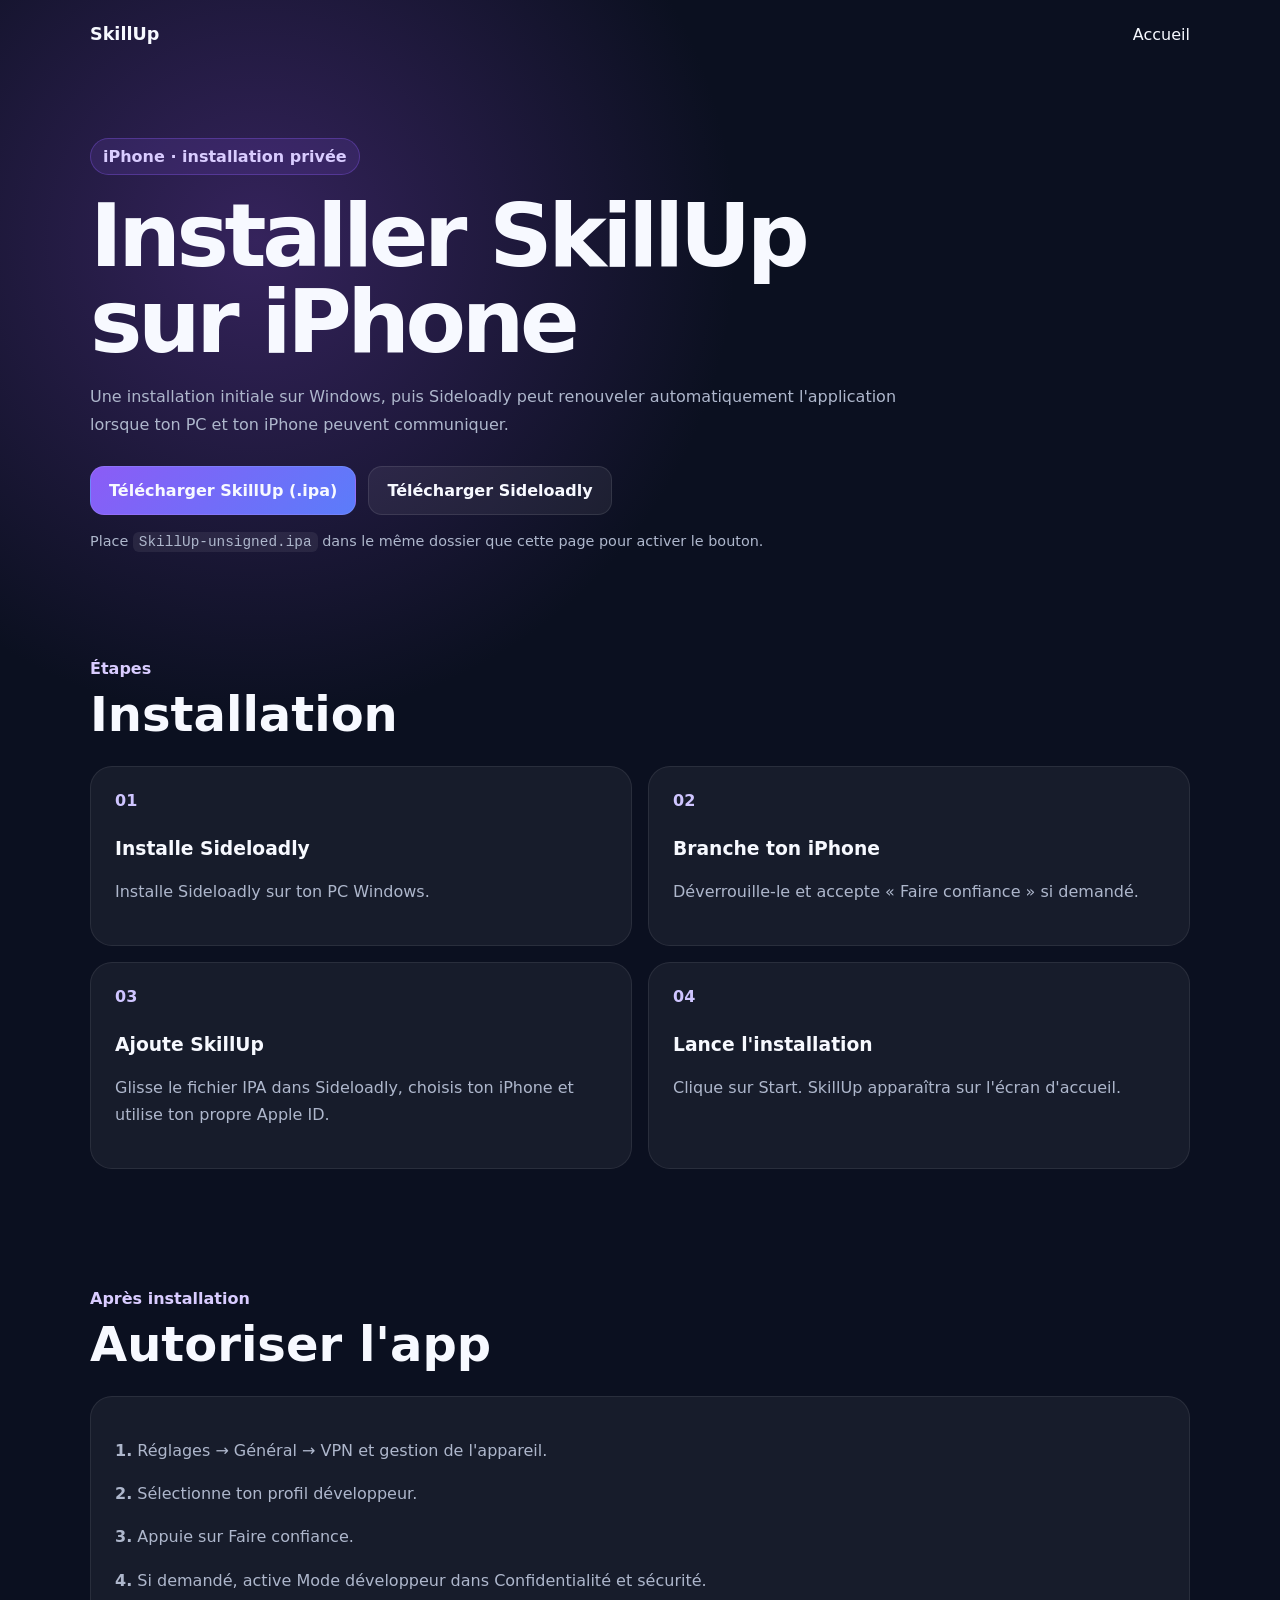
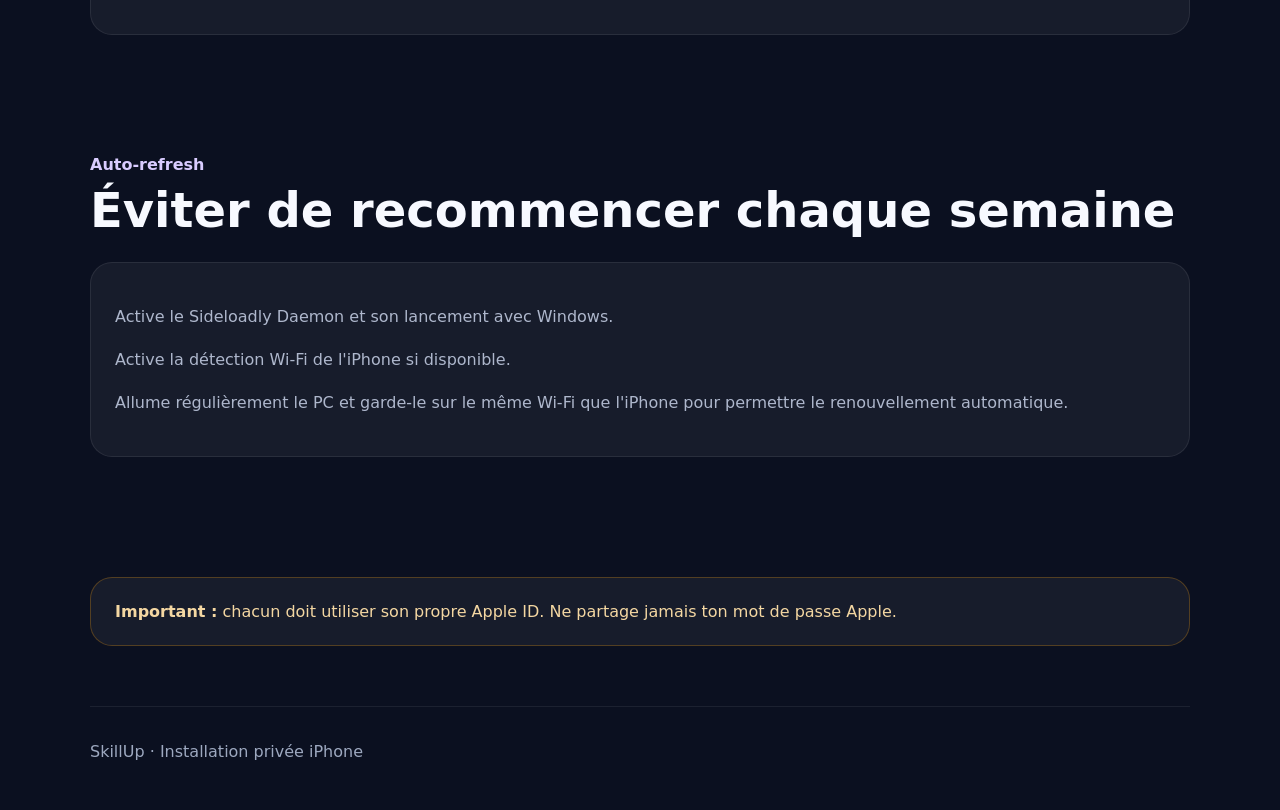
==== ios.html @ 9c2be4e8 "Initial SkillUp install website" ====
<!DOCTYPE html>
<html lang="fr">
<head>
<meta charset="UTF-8"><meta name="viewport" content="width=device-width,initial-scale=1">
<title>SkillUp — Installer sur iPhone</title><link rel="stylesheet" href="style.css">
</head>
<body>
<header><a class="brand" href="index.html">SkillUp</a><a href="index.html">Accueil</a></header>
<main>
<section class="page-hero"><span class="pill">iPhone · installation privée</span><h1>Installer SkillUp sur iPhone</h1>
<p>Une installation initiale sur Windows, puis Sideloadly peut renouveler automatiquement l'application lorsque ton PC et ton iPhone peuvent communiquer.</p>
<div class="actions"><a class="btn primary" href="SkillUp-unsigned.ipa" download>Télécharger SkillUp (.ipa)</a><a class="btn" href="https://sideloadly.io/" target="_blank" rel="noopener">Télécharger Sideloadly</a></div>
<p class="small">Place <code>SkillUp-unsigned.ipa</code> dans le même dossier que cette page pour activer le bouton.</p>
</section>

<section class="section"><span class="eyebrow">Étapes</span><h2>Installation</h2>
<div class="grid">
<article class="step"><b>01</b><h3>Installe Sideloadly</h3><p>Installe Sideloadly sur ton PC Windows.</p></article>
<article class="step"><b>02</b><h3>Branche ton iPhone</h3><p>Déverrouille-le et accepte « Faire confiance » si demandé.</p></article>
<article class="step"><b>03</b><h3>Ajoute SkillUp</h3><p>Glisse le fichier IPA dans Sideloadly, choisis ton iPhone et utilise ton propre Apple ID.</p></article>
<article class="step"><b>04</b><h3>Lance l'installation</h3><p>Clique sur Start. SkillUp apparaîtra sur l'écran d'accueil.</p></article>
</div></section>

<section class="section"><span class="eyebrow">Après installation</span><h2>Autoriser l'app</h2>
<div class="card column">
<p><strong>1.</strong> Réglages → Général → VPN et gestion de l'appareil.</p>
<p><strong>2.</strong> Sélectionne ton profil développeur.</p>
<p><strong>3.</strong> Appuie sur Faire confiance.</p>
<p><strong>4.</strong> Si demandé, active Mode développeur dans Confidentialité et sécurité.</p>
</div></section>

<section class="section"><span class="eyebrow">Auto-refresh</span><h2>Éviter de recommencer chaque semaine</h2>
<div class="card column">
<p>Active le Sideloadly Daemon et son lancement avec Windows.</p>
<p>Active la détection Wi‑Fi de l'iPhone si disponible.</p>
<p>Allume régulièrement le PC et garde-le sur le même Wi‑Fi que l'iPhone pour permettre le renouvellement automatique.</p>
</div></section>

<section class="section"><div class="warning"><strong>Important :</strong> chacun doit utiliser son propre Apple ID. Ne partage jamais ton mot de passe Apple.</div></section>
</main>
<footer>SkillUp · Installation privée iPhone</footer>
</body></html>
---- style.css ----
*{box-sizing:border-box}body{margin:0;font-family:Inter,system-ui,sans-serif;background:radial-gradient(circle at 20% 10%,#35235c 0,transparent 30rem),#0b1020;color:#f7f9ff}a{color:inherit;text-decoration:none}header,main,footer{width:min(1100px,calc(100% - 40px));margin:auto}header{padding:24px 0;display:flex;justify-content:space-between;align-items:center}.brand{font-weight:900;font-size:1.1rem}.hero{min-height:72vh;display:grid;grid-template-columns:1.3fr .7fr;gap:60px;align-items:center}.hero h1,.page-hero h1{font-size:clamp(2.8rem,7vw,5.5rem);line-height:.98;letter-spacing:-.05em;margin:18px 0}.hero p,.page-hero p,.step p,.card p{color:#aeb7cc;line-height:1.7}.pill,.eyebrow{color:#d9ccff;font-weight:800}.pill{display:inline-block;padding:8px 12px;border-radius:999px;background:#8b5cf622;border:1px solid #8b5cf655}.actions{display:flex;gap:12px;flex-wrap:wrap;margin-top:28px}.btn{padding:14px 18px;border-radius:14px;background:#ffffff10;border:1px solid #ffffff18;font-weight:800}.btn.primary{background:linear-gradient(135deg,#8b5cf6,#5b7cfa)}.disabled{opacity:.45;pointer-events:none}.mock{padding:40px;border-radius:30px;background:#121a2d;border:1px solid #ffffff16;box-shadow:0 25px 70px #0006}.icon{width:72px;height:72px;border-radius:20px;display:grid;place-items:center;background:linear-gradient(135deg,#8b5cf6,#5b7cfa);font-size:2rem;font-weight:900}.section{padding:60px 0}.section h2{font-size:clamp(2rem,4vw,3rem);margin:8px 0 24px}.card,.step,.warning{background:#ffffff0d;border:1px solid #ffffff14;border-radius:22px;padding:24px}.card{display:flex;justify-content:space-between;align-items:center;gap:20px}.column{display:block}.page-hero{padding:70px 0 30px;max-width:850px}.grid{display:grid;grid-template-columns:repeat(2,1fr);gap:16px}.step b{color:#cfc5ff}.step h3{margin-top:28px}.small{font-size:.9rem}code{background:#ffffff12;padding:2px 6px;border-radius:6px}.warning{border-color:#f59e0b44;color:#f4d7a2}footer{padding:35px 0 50px;border-top:1px solid #ffffff12;color:#9da8bf}@media(max-width:800px){.hero,.grid{grid-template-columns:1fr}.hero{padding:55px 0}.card{flex-direction:column;align-items:flex-start}}
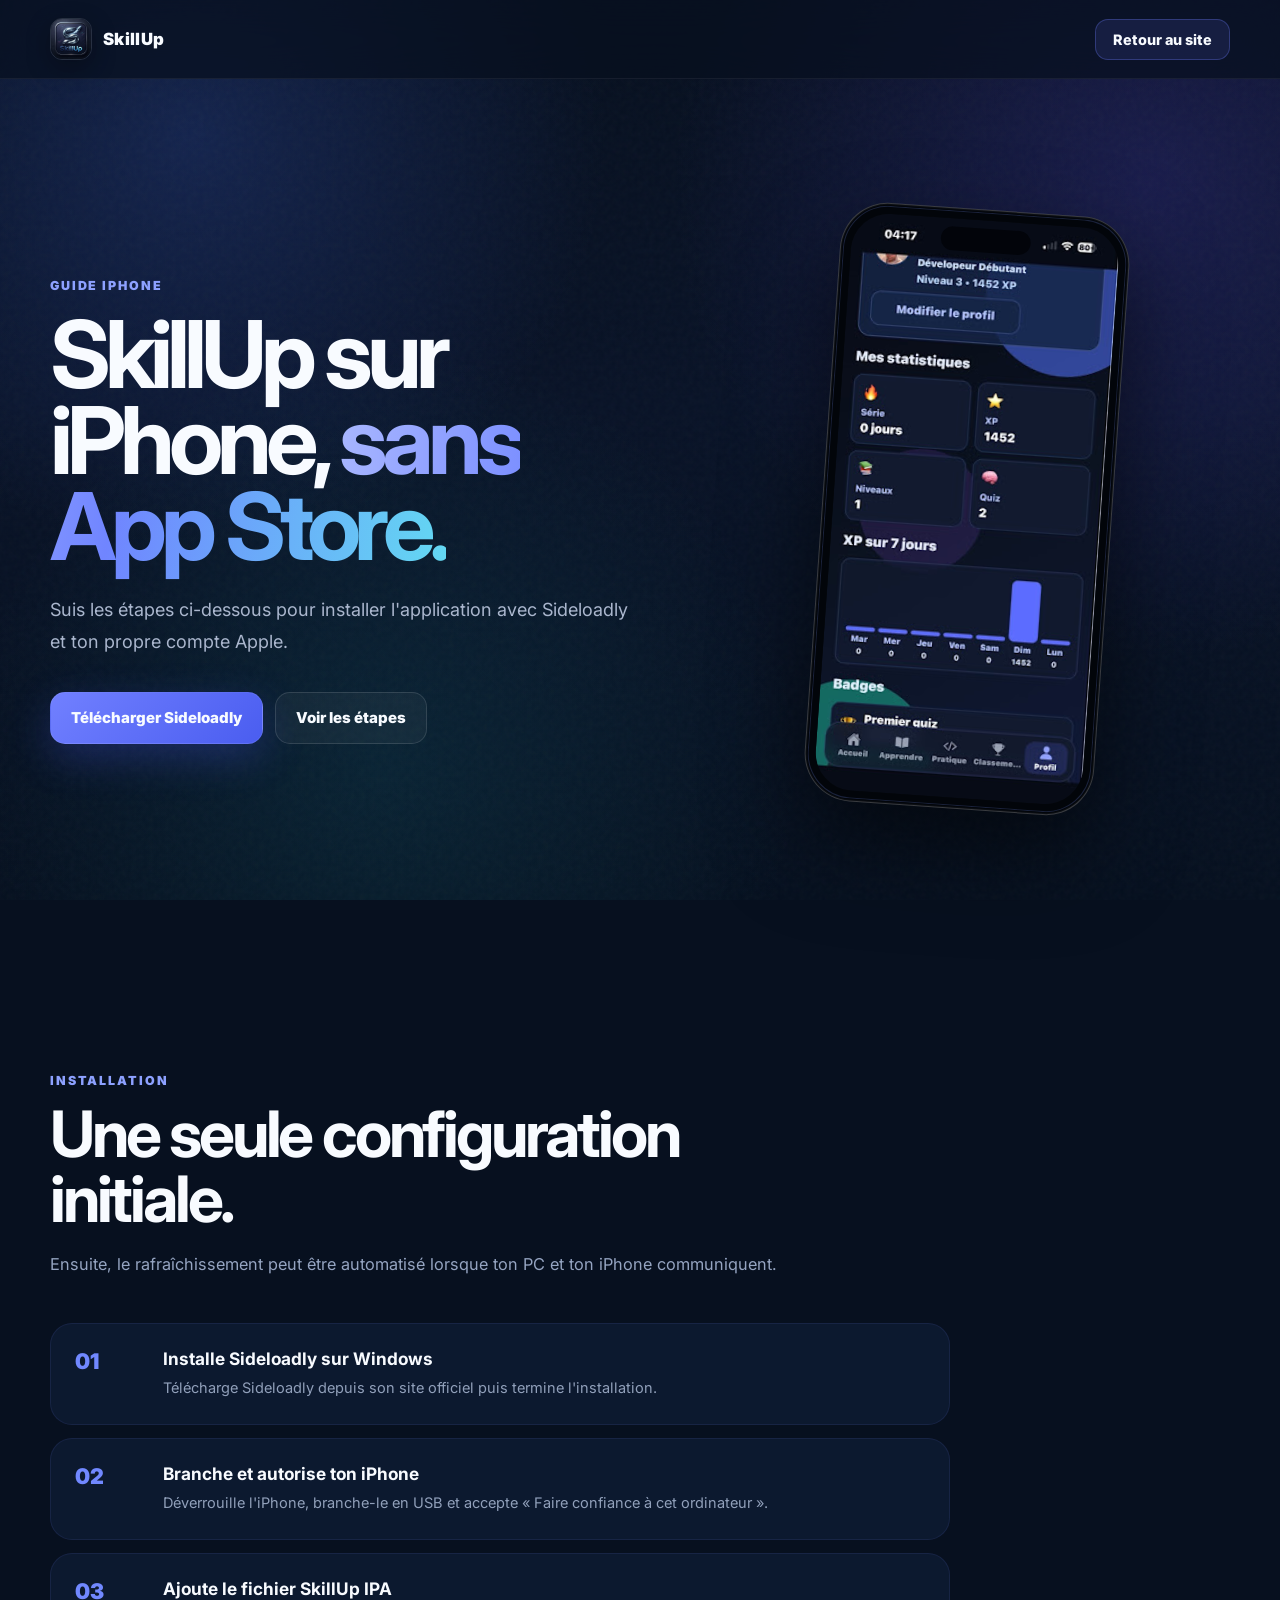
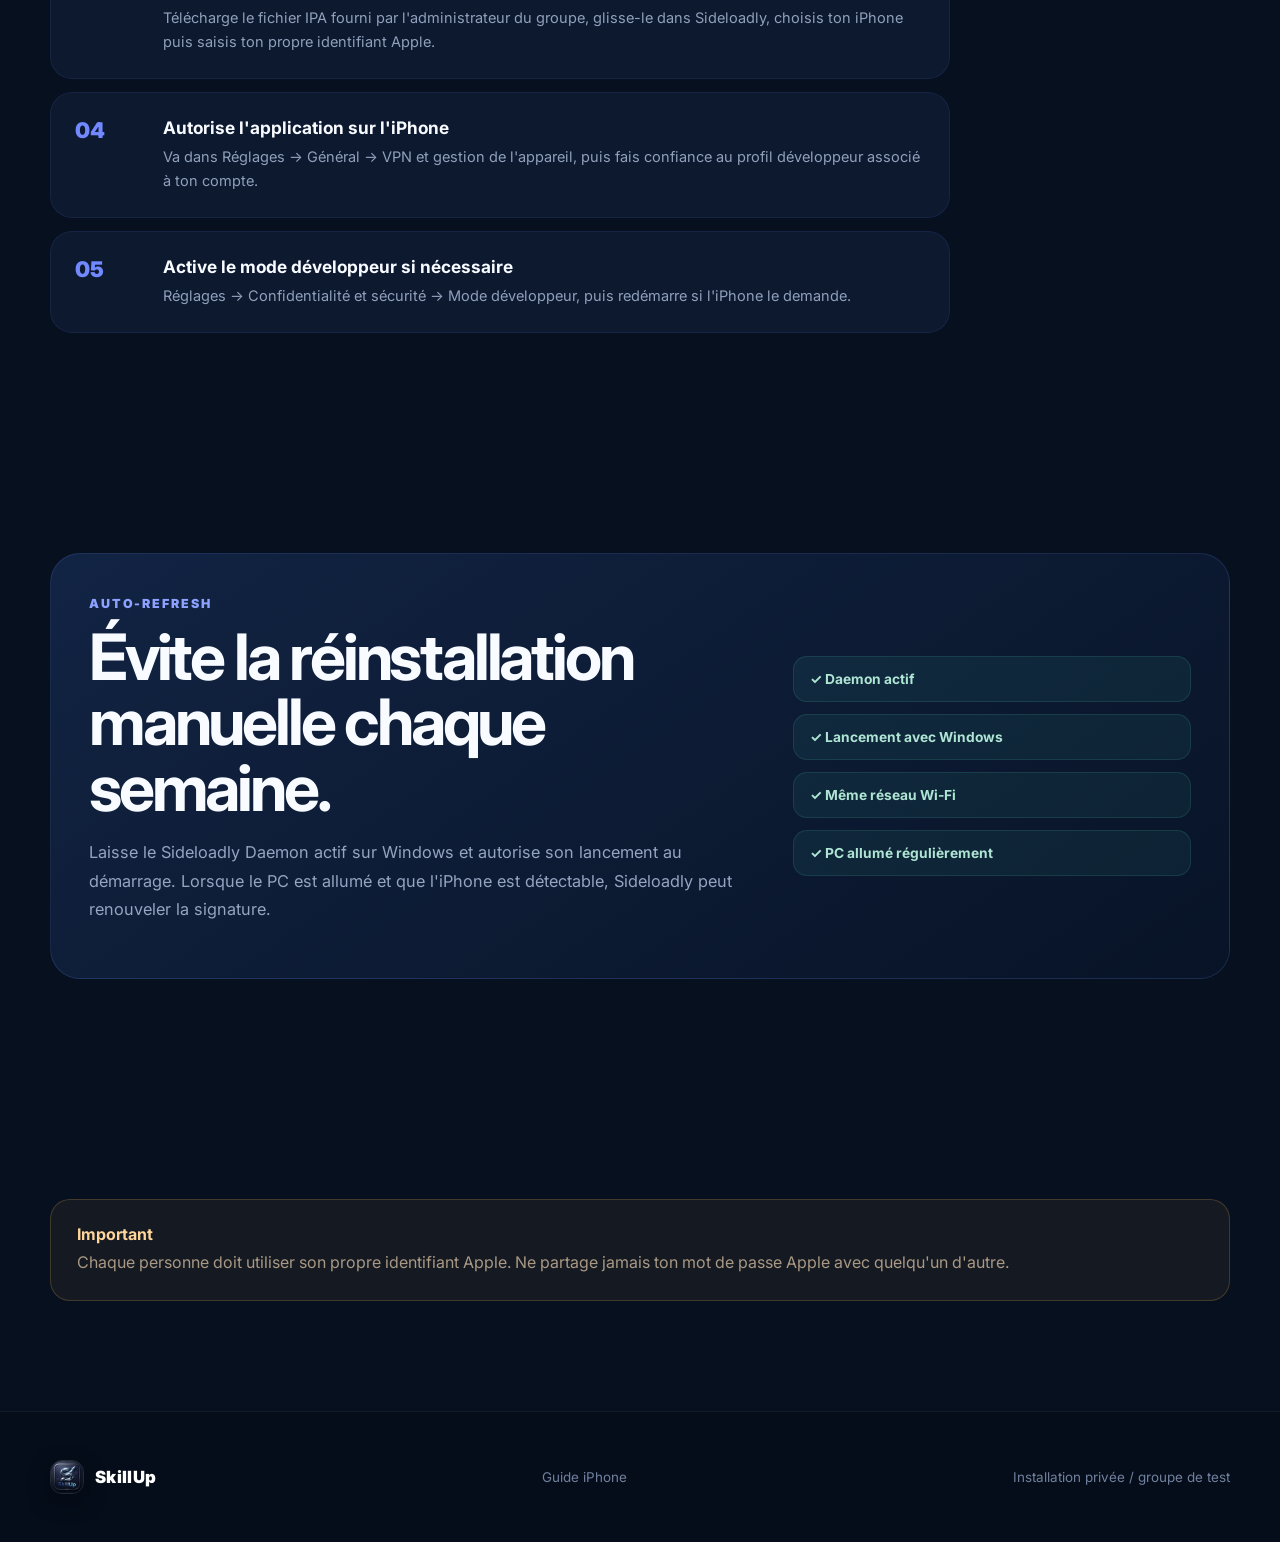
==== commit 6a20fa77: "Redesign SkillUp install website" ====
--- a/ios.html
+++ b/ios.html
@@ -1,42 +1,153 @@
 <!DOCTYPE html>
 <html lang="fr">
 <head>
-<meta charset="UTF-8"><meta name="viewport" content="width=device-width,initial-scale=1">
-<title>SkillUp — Installer sur iPhone</title><link rel="stylesheet" href="style.css">
+  <meta charset="UTF-8" />
+  <meta name="viewport" content="width=device-width, initial-scale=1.0" />
+  <meta name="theme-color" content="#07101f" />
+  <title>SkillUp — Installer sur iPhone</title>
+  <link rel="preconnect" href="https://fonts.googleapis.com">
+  <link rel="preconnect" href="https://fonts.gstatic.com" crossorigin>
+  <link href="https://fonts.googleapis.com/css2?family=Inter:wght@400;500;600;700;800;900&display=swap" rel="stylesheet">
+  <link rel="stylesheet" href="style.css" />
 </head>
 <body>
-<header><a class="brand" href="index.html">SkillUp</a><a href="index.html">Accueil</a></header>
-<main>
-<section class="page-hero"><span class="pill">iPhone · installation privée</span><h1>Installer SkillUp sur iPhone</h1>
-<p>Une installation initiale sur Windows, puis Sideloadly peut renouveler automatiquement l'application lorsque ton PC et ton iPhone peuvent communiquer.</p>
-<div class="actions"><a class="btn primary" href="SkillUp-unsigned.ipa" download>Télécharger SkillUp (.ipa)</a><a class="btn" href="https://sideloadly.io/" target="_blank" rel="noopener">Télécharger Sideloadly</a></div>
-<p class="small">Place <code>SkillUp-unsigned.ipa</code> dans le même dossier que cette page pour activer le bouton.</p>
-</section>
+  <div class="page-noise"></div>
 
-<section class="section"><span class="eyebrow">Étapes</span><h2>Installation</h2>
-<div class="grid">
-<article class="step"><b>01</b><h3>Installe Sideloadly</h3><p>Installe Sideloadly sur ton PC Windows.</p></article>
-<article class="step"><b>02</b><h3>Branche ton iPhone</h3><p>Déverrouille-le et accepte « Faire confiance » si demandé.</p></article>
-<article class="step"><b>03</b><h3>Ajoute SkillUp</h3><p>Glisse le fichier IPA dans Sideloadly, choisis ton iPhone et utilise ton propre Apple ID.</p></article>
-<article class="step"><b>04</b><h3>Lance l'installation</h3><p>Clique sur Start. SkillUp apparaîtra sur l'écran d'accueil.</p></article>
-</div></section>
+  <header class="site-header">
+    <div class="container nav">
+      <a class="brand" href="index.html">
+        <img src="assets/logo-skillup.png" alt="Logo SkillUp" />
+        <span>SkillUp</span>
+      </a>
+      <a class="nav-cta" href="index.html">Retour au site</a>
+    </div>
+  </header>
 
-<section class="section"><span class="eyebrow">Après installation</span><h2>Autoriser l'app</h2>
-<div class="card column">
-<p><strong>1.</strong> Réglages → Général → VPN et gestion de l'appareil.</p>
-<p><strong>2.</strong> Sélectionne ton profil développeur.</p>
-<p><strong>3.</strong> Appuie sur Faire confiance.</p>
-<p><strong>4.</strong> Si demandé, active Mode développeur dans Confidentialité et sécurité.</p>
-</div></section>
+  <main>
+    <section class="ios-hero section-shell">
+      <div class="container ios-hero-grid">
+        <div class="hero-copy reveal">
+          <span class="eyebrow">GUIDE IPHONE</span>
+          <h1>SkillUp sur iPhone, <span class="gradient-text">sans App Store.</span></h1>
+          <p class="hero-text">
+            Suis les étapes ci-dessous pour installer l'application avec Sideloadly
+            et ton propre compte Apple.
+          </p>
+          <div class="hero-actions">
+            <a class="button button-primary" href="https://sideloadly.io/" target="_blank" rel="noopener noreferrer">
+              Télécharger Sideloadly
+            </a>
+            <a class="button button-ghost" href="#steps">Voir les étapes</a>
+          </div>
+        </div>
 
-<section class="section"><span class="eyebrow">Auto-refresh</span><h2>Éviter de recommencer chaque semaine</h2>
-<div class="card column">
-<p>Active le Sideloadly Daemon et son lancement avec Windows.</p>
-<p>Active la détection Wi‑Fi de l'iPhone si disponible.</p>
-<p>Allume régulièrement le PC et garde-le sur le même Wi‑Fi que l'iPhone pour permettre le renouvellement automatique.</p>
-</div></section>
+        <div class="ios-device reveal reveal-delay">
+          <div class="phone-frame phone-main">
+            <div class="phone-island"></div>
+            <img src="assets/screen-profile.jpg" alt="SkillUp sur iPhone" />
+          </div>
+        </div>
+      </div>
+    </section>
 
-<section class="section"><div class="warning"><strong>Important :</strong> chacun doit utiliser son propre Apple ID. Ne partage jamais ton mot de passe Apple.</div></section>
-</main>
-<footer>SkillUp · Installation privée iPhone</footer>
-</body></html>+    <section class="section-shell" id="steps">
+      <div class="container">
+        <div class="section-heading reveal">
+          <span class="eyebrow">INSTALLATION</span>
+          <h2>Une seule configuration initiale.</h2>
+          <p>Ensuite, le rafraîchissement peut être automatisé lorsque ton PC et ton iPhone communiquent.</p>
+        </div>
+
+        <div class="steps-list">
+          <article class="install-step reveal">
+            <span class="install-number">01</span>
+            <div>
+              <h3>Installe Sideloadly sur Windows</h3>
+              <p>Télécharge Sideloadly depuis son site officiel puis termine l'installation.</p>
+            </div>
+          </article>
+
+          <article class="install-step reveal">
+            <span class="install-number">02</span>
+            <div>
+              <h3>Branche et autorise ton iPhone</h3>
+              <p>Déverrouille l'iPhone, branche-le en USB et accepte « Faire confiance à cet ordinateur ».</p>
+            </div>
+          </article>
+
+          <article class="install-step reveal">
+            <span class="install-number">03</span>
+            <div>
+              <h3>Ajoute le fichier SkillUp IPA</h3>
+              <p>
+                Télécharge le fichier IPA fourni par l'administrateur du groupe,
+                glisse-le dans Sideloadly, choisis ton iPhone puis saisis ton propre identifiant Apple.
+              </p>
+            </div>
+          </article>
+
+          <article class="install-step reveal">
+            <span class="install-number">04</span>
+            <div>
+              <h3>Autorise l'application sur l'iPhone</h3>
+              <p>
+                Va dans Réglages → Général → VPN et gestion de l'appareil, puis fais confiance
+                au profil développeur associé à ton compte.
+              </p>
+            </div>
+          </article>
+
+          <article class="install-step reveal">
+            <span class="install-number">05</span>
+            <div>
+              <h3>Active le mode développeur si nécessaire</h3>
+              <p>Réglages → Confidentialité et sécurité → Mode développeur, puis redémarre si l'iPhone le demande.</p>
+            </div>
+          </article>
+        </div>
+      </div>
+    </section>
+
+    <section class="section-shell">
+      <div class="container">
+        <div class="auto-refresh-card reveal">
+          <div>
+            <span class="eyebrow">AUTO-REFRESH</span>
+            <h2>Évite la réinstallation manuelle chaque semaine.</h2>
+            <p>
+              Laisse le Sideloadly Daemon actif sur Windows et autorise son lancement au démarrage.
+              Lorsque le PC est allumé et que l'iPhone est détectable, Sideloadly peut renouveler la signature.
+            </p>
+          </div>
+          <div class="refresh-checks">
+            <span>✓ Daemon actif</span>
+            <span>✓ Lancement avec Windows</span>
+            <span>✓ Même réseau Wi‑Fi</span>
+            <span>✓ PC allumé régulièrement</span>
+          </div>
+        </div>
+      </div>
+    </section>
+
+    <section class="section-shell">
+      <div class="container warning-box reveal">
+        <strong>Important</strong>
+        <p>Chaque personne doit utiliser son propre identifiant Apple. Ne partage jamais ton mot de passe Apple avec quelqu'un d'autre.</p>
+      </div>
+    </section>
+  </main>
+
+  <footer class="site-footer">
+    <div class="container footer-inner">
+      <a class="brand footer-brand" href="index.html">
+        <img src="assets/logo-skillup.png" alt="" />
+        <span>SkillUp</span>
+      </a>
+      <p>Guide iPhone</p>
+      <span class="footer-note">Installation privée / groupe de test</span>
+    </div>
+  </footer>
+
+  <script src="script.js"></script>
+</body>
+</html>
--- a/style.css
+++ b/style.css
@@ -1 +1 @@
-*{box-sizing:border-box}body{margin:0;font-family:Inter,system-ui,sans-serif;background:radial-gradient(circle at 20% 10%,#35235c 0,transparent 30rem),#0b1020;color:#f7f9ff}a{color:inherit;text-decoration:none}header,main,footer{width:min(1100px,calc(100% - 40px));margin:auto}header{padding:24px 0;display:flex;justify-content:space-between;align-items:center}.brand{font-weight:900;font-size:1.1rem}.hero{min-height:72vh;display:grid;grid-template-columns:1.3fr .7fr;gap:60px;align-items:center}.hero h1,.page-hero h1{font-size:clamp(2.8rem,7vw,5.5rem);line-height:.98;letter-spacing:-.05em;margin:18px 0}.hero p,.page-hero p,.step p,.card p{color:#aeb7cc;line-height:1.7}.pill,.eyebrow{color:#d9ccff;font-weight:800}.pill{display:inline-block;padding:8px 12px;border-radius:999px;background:#8b5cf622;border:1px solid #8b5cf655}.actions{display:flex;gap:12px;flex-wrap:wrap;margin-top:28px}.btn{padding:14px 18px;border-radius:14px;background:#ffffff10;border:1px solid #ffffff18;font-weight:800}.btn.primary{background:linear-gradient(135deg,#8b5cf6,#5b7cfa)}.disabled{opacity:.45;pointer-events:none}.mock{padding:40px;border-radius:30px;background:#121a2d;border:1px solid #ffffff16;box-shadow:0 25px 70px #0006}.icon{width:72px;height:72px;border-radius:20px;display:grid;place-items:center;background:linear-gradient(135deg,#8b5cf6,#5b7cfa);font-size:2rem;font-weight:900}.section{padding:60px 0}.section h2{font-size:clamp(2rem,4vw,3rem);margin:8px 0 24px}.card,.step,.warning{background:#ffffff0d;border:1px solid #ffffff14;border-radius:22px;padding:24px}.card{display:flex;justify-content:space-between;align-items:center;gap:20px}.column{display:block}.page-hero{padding:70px 0 30px;max-width:850px}.grid{display:grid;grid-template-columns:repeat(2,1fr);gap:16px}.step b{color:#cfc5ff}.step h3{margin-top:28px}.small{font-size:.9rem}code{background:#ffffff12;padding:2px 6px;border-radius:6px}.warning{border-color:#f59e0b44;color:#f4d7a2}footer{padding:35px 0 50px;border-top:1px solid #ffffff12;color:#9da8bf}@media(max-width:800px){.hero,.grid{grid-template-columns:1fr}.hero{padding:55px 0}.card{flex-direction:column;align-items:flex-start}}+*{box-sizing:border-box}html{scroll-behavior:smooth}body{margin:0;font-family:Inter,system-ui,-apple-system,BlinkMacSystemFont,"Segoe UI",sans-serif;background:#07101f;color:#f8fbff;overflow-x:hidden}body::before{content:"";position:fixed;inset:0;z-index:-3;background:radial-gradient(circle at 15% 15%,rgba(72,113,255,.20),transparent 26rem),radial-gradient(circle at 90% 20%,rgba(83,65,207,.24),transparent 30rem),radial-gradient(circle at 30% 85%,rgba(27,148,167,.14),transparent 26rem),linear-gradient(180deg,#07101f 0%,#091327 45%,#06101f 100%)}a{text-decoration:none;color:inherit}.page-noise{position:fixed;inset:0;pointer-events:none;opacity:.035;z-index:-1;background-image:url("data:image/svg+xml,%3Csvg viewBox='0 0 180 180' xmlns='http://www.w3.org/2000/svg'%3E%3Cfilter id='n'%3E%3CfeTurbulence type='fractalNoise' baseFrequency='.9' numOctaves='2' stitchTiles='stitch'/%3E%3C/filter%3E%3Crect width='100%25' height='100%25' filter='url(%23n)' opacity='.9'/%3E%3C/svg%3E")}.container{width:min(1180px,calc(100% - 40px));margin-inline:auto}.site-header{position:sticky;top:0;z-index:50;background:rgba(7,16,31,.72);backdrop-filter:blur(20px);border-bottom:1px solid rgba(255,255,255,.06)}.nav{height:78px;display:flex;align-items:center;justify-content:space-between;gap:24px}.brand{display:inline-flex;align-items:center;gap:11px;font-size:1.05rem;font-weight:900;letter-spacing:.02em}.brand img{width:42px;height:42px;object-fit:cover;border-radius:12px;border:1px solid rgba(255,255,255,.12);box-shadow:0 8px 24px rgba(0,0,0,.3)}.desktop-nav{display:flex;gap:28px;color:#9eabc5;font-size:.93rem;font-weight:600}.desktop-nav a,.nav-cta{transition:.2s ease}.desktop-nav a:hover{color:#fff}.nav-cta{padding:11px 17px;border-radius:13px;background:rgba(111,125,255,.12);border:1px solid rgba(111,125,255,.30);font-weight:800;font-size:.9rem}.nav-cta:hover{background:rgba(111,125,255,.20);transform:translateY(-1px)}.section-shell{padding:110px 0}.hero{min-height:calc(100svh - 78px);display:flex;align-items:center;padding-top:70px}.hero-grid,.ios-hero-grid{display:grid;grid-template-columns:1.05fr .95fr;gap:72px;align-items:center}.eyebrow{display:inline-block;color:#8da1ff;font-size:.78rem;font-weight:900;letter-spacing:.15em}.hero h1,.ios-hero h1{max-width:770px;font-size:clamp(3.4rem,7.3vw,6.8rem);line-height:.92;letter-spacing:-.065em;margin:18px 0 24px}.gradient-text{background:linear-gradient(100deg,#aab8ff 0%,#7085ff 42%,#63d9f2 100%);-webkit-background-clip:text;background-clip:text;color:transparent}.hero-text{max-width:660px;color:#aab6cd;font-size:1.13rem;line-height:1.75;margin:0}.hero-actions{display:flex;gap:12px;flex-wrap:wrap;margin-top:34px}.button{min-height:52px;padding:0 20px;border-radius:15px;display:inline-flex;align-items:center;justify-content:center;font-size:.94rem;font-weight:850;border:1px solid rgba(255,255,255,.08);transition:.22s ease}.button:hover{transform:translateY(-2px)}.button-primary{background:linear-gradient(135deg,#7180ff,#4a5df0);box-shadow:0 14px 40px rgba(78,92,255,.25)}.button-primary:hover{box-shadow:0 18px 45px rgba(78,92,255,.36)}.button-ghost{background:rgba(255,255,255,.045);border-color:rgba(255,255,255,.12)}.button-ghost:hover{background:rgba(255,255,255,.075)}.button.full{width:100%}.hero-points{display:flex;gap:22px;flex-wrap:wrap;margin-top:30px;color:#8796b4;font-size:.84rem;font-weight:600}.hero-points span{display:flex;align-items:center;gap:8px}.hero-points i{width:7px;height:7px;border-radius:50%;background:#58d5b4;box-shadow:0 0 14px rgba(88,213,180,.7)}.hero-visual,.ios-device{position:relative;min-height:680px;display:grid;place-items:center}.phone-stack{position:relative;z-index:3}.phone-frame{position:relative;background:#02050a;border-radius:48px;padding:10px;border:1px solid rgba(255,255,255,.22);box-shadow:0 40px 90px rgba(0,0,0,.52),inset 0 0 0 1px rgba(255,255,255,.04);overflow:hidden}.phone-frame::before{content:"";position:absolute;inset:2px;border-radius:45px;pointer-events:none;box-shadow:inset 0 0 0 1px rgba(122,148,255,.20)}.phone-frame img{display:block;width:100%;height:100%;object-fit:cover;border-radius:38px}.phone-main{width:290px;height:600px;transform:rotate(4deg)}.phone-large{width:310px;height:645px}.phone-island{position:absolute;top:18px;left:50%;transform:translateX(-50%);width:90px;height:24px;border-radius:999px;background:#02040a;z-index:4}.orbit{position:absolute;border:1px solid rgba(104,128,255,.20);border-radius:50%;animation:spin 20s linear infinite}.orbit-one{width:480px;height:480px}.orbit-two{width:600px;height:600px;animation-duration:32s;animation-direction:reverse}.orbit::after{content:"";position:absolute;width:9px;height:9px;border-radius:50%;background:#61d7ff;top:20%;left:4%;box-shadow:0 0 20px #61d7ff}.floating-card{position:absolute;z-index:8;background:rgba(15,28,54,.82);border:1px solid rgba(122,145,255,.24);backdrop-filter:blur(16px);border-radius:18px;padding:14px 16px;box-shadow:0 16px 40px rgba(0,0,0,.25);animation:float 5s ease-in-out infinite}.floating-card span,.floating-card small{display:block;color:#91a0bf;font-size:.72rem}.floating-card strong{display:block;font-size:1.15rem;margin:3px 0}.xp-card{top:13%;right:-110px}.streak-card{left:-110px;bottom:18%;animation-delay:-2.2s}.metrics{border-block:1px solid rgba(255,255,255,.06);background:rgba(9,19,38,.48)}.metrics-grid{display:grid;grid-template-columns:repeat(4,1fr)}.metrics-grid>div{padding:28px 24px;border-right:1px solid rgba(255,255,255,.06)}.metrics-grid>div:last-child{border-right:none}.metrics-grid strong{display:block;font-size:1.08rem}.metrics-grid span{display:block;margin-top:5px;color:#8190ad;font-size:.8rem}.section-heading{max-width:820px;margin-bottom:45px}.section-heading h2,.showcase-copy h2,.download-card h2,.auto-refresh-card h2{font-size:clamp(2.35rem,5vw,4.5rem);line-height:1.02;letter-spacing:-.05em;margin:12px 0 18px}.section-heading p,.showcase-copy>p,.download-card p,.auto-refresh-card p{color:#95a4c1;line-height:1.75;font-size:1.02rem}.features-grid{display:grid;grid-template-columns:repeat(4,1fr);gap:16px}.feature-card{position:relative;overflow:hidden;min-height:270px;padding:27px;border-radius:25px;background:linear-gradient(180deg,rgba(25,42,78,.72),rgba(11,23,45,.78));border:1px solid rgba(120,144,255,.12);transition:.28s ease}.feature-card::after{content:"";position:absolute;width:170px;height:170px;border-radius:50%;right:-90px;bottom:-90px;background:rgba(74,94,240,.13);filter:blur(4px)}.feature-card:hover{transform:translateY(-7px);border-color:rgba(120,144,255,.29);box-shadow:0 24px 55px rgba(0,0,0,.20)}.feature-icon{display:grid;place-items:center;width:52px;height:52px;border-radius:16px;background:rgba(103,123,255,.12);font-size:1.4rem}.feature-card h3{font-size:1.13rem;margin:54px 0 10px}.feature-card p{margin:0;color:#8f9db8;font-size:.9rem;line-height:1.65}.showcase{overflow:hidden}.showcase-grid{display:grid;grid-template-columns:1fr 1fr;gap:90px;align-items:center}.showcase-grid.reverse{grid-template-columns:1fr 1fr}.showcase-copy{max-width:520px}.screenshot-stage{position:relative;min-height:700px;display:grid;place-items:center}.screen-glow{position:absolute;width:420px;height:420px;border-radius:50%;background:rgba(52,92,255,.24);filter:blur(80px)}.screen-glow.purple{background:rgba(94,52,255,.21)}.mini-list{display:grid;gap:15px;margin-top:34px}.mini-list div{display:flex;align-items:flex-start;gap:15px;padding:17px 18px;border-radius:17px;background:rgba(255,255,255,.035);border:1px solid rgba(255,255,255,.07)}.mini-list span{color:#7e94ff;font-weight:900;font-size:.78rem;padding-top:3px}.mini-list p{margin:0;color:#a4b0c7;line-height:1.55;font-size:.9rem}.stat-chips{display:flex;flex-wrap:wrap;gap:10px;margin-top:30px}.stat-chips span{padding:10px 13px;border-radius:12px;background:rgba(101,120,255,.10);border:1px solid rgba(101,120,255,.17);font-size:.84rem;font-weight:700;color:#c0caff}.download-section{padding-bottom:130px}.download-card{padding:42px;border-radius:32px;background:linear-gradient(145deg,rgba(20,38,74,.92),rgba(10,24,48,.94));border:1px solid rgba(119,143,255,.17);box-shadow:0 35px 80px rgba(0,0,0,.28);overflow:hidden;position:relative}.download-card::after{content:"";position:absolute;width:430px;height:430px;border-radius:50%;right:-180px;top:-240px;background:rgba(81,101,255,.16)}.download-top{display:flex;justify-content:space-between;gap:30px;align-items:flex-start;position:relative;z-index:2}.download-logo{width:120px;height:120px;object-fit:cover;border-radius:28px;border:1px solid rgba(255,255,255,.14);box-shadow:0 20px 50px rgba(0,0,0,.30)}.download-grid{display:grid;grid-template-columns:repeat(2,1fr);gap:16px;margin-top:34px;position:relative;z-index:2}.platform-card{padding:26px;border-radius:22px;background:rgba(4,13,27,.52);border:1px solid rgba(255,255,255,.07)}.platform-head{display:flex;gap:15px;align-items:center}.platform-icon{width:48px;height:48px;border-radius:14px;background:rgba(106,126,255,.12);display:grid;place-items:center;font-size:1.4rem}.platform-head small{color:#7587aa;font-weight:800;letter-spacing:.1em}.platform-head h3{margin:4px 0 0;font-size:1.05rem}.platform-card p{font-size:.9rem;min-height:76px}.site-footer{border-top:1px solid rgba(255,255,255,.06);background:rgba(3,9,18,.34)}.footer-inner{min-height:130px;display:flex;align-items:center;justify-content:space-between;gap:30px;color:#71809e;font-size:.84rem}.footer-brand img{width:34px;height:34px}.footer-brand{color:#fff}.ios-hero{padding-top:90px}.steps-list{display:grid;gap:13px;max-width:900px}.install-step{display:grid;grid-template-columns:70px 1fr;gap:18px;padding:24px;border-radius:22px;background:rgba(17,31,59,.62);border:1px solid rgba(117,140,255,.10);transition:.25s}.install-step:hover{transform:translateX(5px);border-color:rgba(117,140,255,.25)}.install-number{font-size:1.35rem;font-weight:900;color:#7188ff}.install-step h3{margin:0 0 7px;font-size:1.08rem}.install-step p{margin:0;color:#91a0ba;line-height:1.65;font-size:.91rem}.auto-refresh-card{display:grid;grid-template-columns:1.25fr .75fr;gap:40px;padding:38px;border-radius:30px;background:linear-gradient(145deg,rgba(20,40,75,.84),rgba(8,20,40,.86));border:1px solid rgba(119,143,255,.16)}.refresh-checks{display:grid;gap:12px;align-content:center}.refresh-checks span{padding:14px 16px;border-radius:14px;background:rgba(84,207,176,.08);border:1px solid rgba(84,207,176,.14);color:#aee5d4;font-size:.86rem;font-weight:700}.warning-box{padding:24px 26px;border-radius:20px;border:1px solid rgba(255,184,82,.20);background:rgba(255,184,82,.06)}.warning-box strong{color:#ffd59a}.warning-box p{margin:6px 0 0;color:#a99984;line-height:1.6}.reveal{opacity:0;transform:translateY(28px);transition:opacity .75s ease,transform .75s cubic-bezier(.2,.7,.2,1)}.reveal.visible{opacity:1;transform:none}.reveal-delay{transition-delay:.14s}@keyframes float{0%,100%{transform:translateY(0)}50%{transform:translateY(-12px)}}@keyframes spin{to{transform:rotate(360deg)}}@media(max-width:1050px){.features-grid{grid-template-columns:repeat(2,1fr)}.hero-grid,.ios-hero-grid{gap:35px}.phone-main{width:260px;height:540px}.floating-card{display:none}}@media(max-width:800px){.desktop-nav{display:none}.nav{height:70px}.brand img{width:38px;height:38px}.hero,.section-shell{padding:78px 0}.hero{min-height:auto;padding-top:55px}.hero-grid,.ios-hero-grid,.showcase-grid,.showcase-grid.reverse,.auto-refresh-card{grid-template-columns:1fr}.hero h1,.ios-hero h1{font-size:clamp(3rem,15vw,5.2rem)}.hero-visual,.ios-device{min-height:590px}.phone-main{transform:rotate(0)}.metrics-grid{grid-template-columns:repeat(2,1fr)}.metrics-grid>div:nth-child(2){border-right:none}.metrics-grid>div:nth-child(-n+2){border-bottom:1px solid rgba(255,255,255,.06)}.features-grid{grid-template-columns:1fr}.feature-card{min-height:220px}.showcase-grid{gap:25px}.screenshot-stage{min-height:620px}.phone-large{width:280px;height:580px}.alternate .showcase-copy{order:-1}.download-grid{grid-template-columns:1fr}.download-card{padding:27px}.download-logo{width:86px;height:86px}.footer-inner{padding:35px 0;flex-direction:column;align-items:flex-start}.auto-refresh-card{gap:20px}}@media(max-width:520px){.container{width:min(100% - 24px,1180px)}.nav-cta{padding:9px 12px;font-size:.8rem}.brand span{font-size:.95rem}.hero-actions{display:grid}.button{width:100%}.hero-points{gap:12px 17px}.hero-visual,.ios-device{min-height:510px}.phone-main{width:235px;height:490px}.orbit-one{width:370px;height:370px}.orbit-two{width:450px;height:450px}.metrics-grid{grid-template-columns:1fr 1fr}.metrics-grid>div{padding:20px 14px}.section-heading h2,.showcase-copy h2,.download-card h2,.auto-refresh-card h2{font-size:2.45rem}.screenshot-stage{min-height:540px}.phone-large{width:245px;height:510px}.download-top{display:block}.download-logo{margin-top:20px}.install-step{grid-template-columns:48px 1fr;padding:20px 16px}.platform-card{padding:20px}.site-footer{margin-top:20px}}@media(prefers-reduced-motion:reduce){html{scroll-behavior:auto}.reveal{opacity:1;transform:none;transition:none}.orbit,.floating-card{animation:none}.button,.feature-card,.install-step{transition:none}}
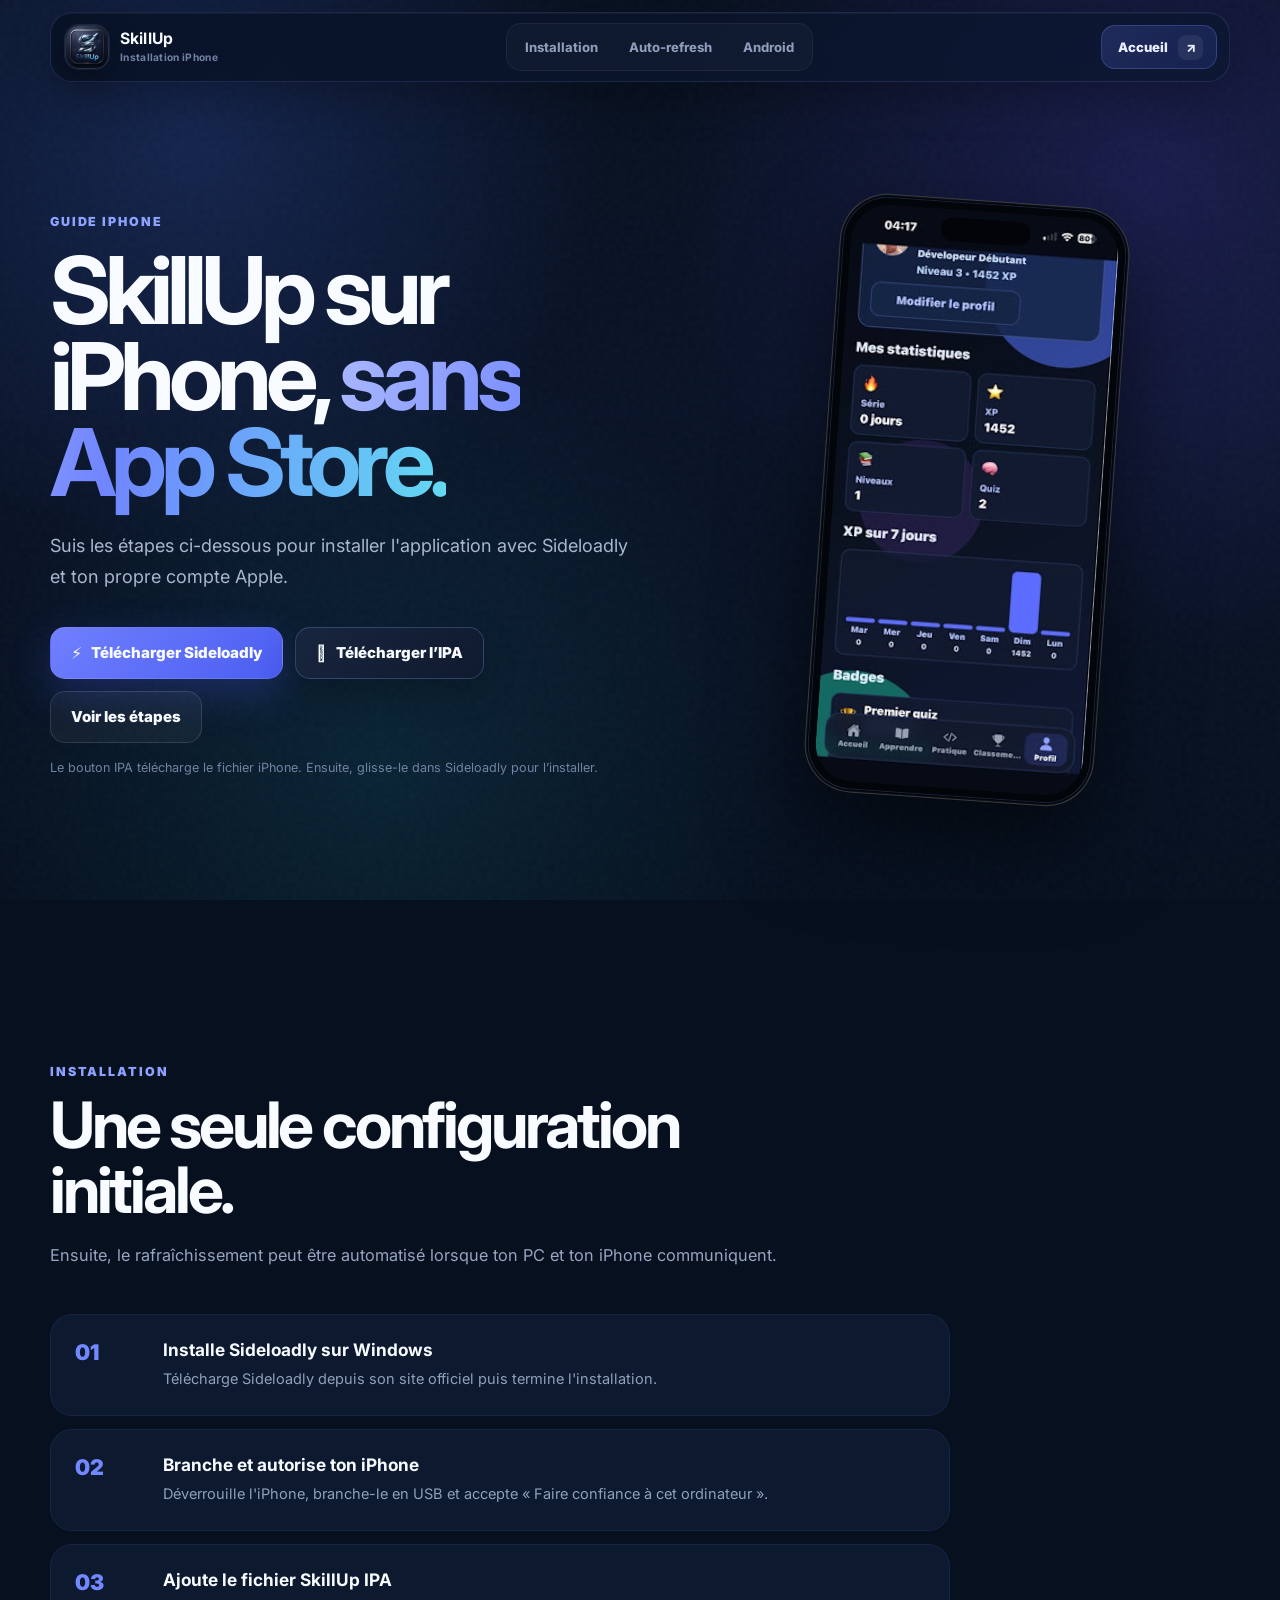
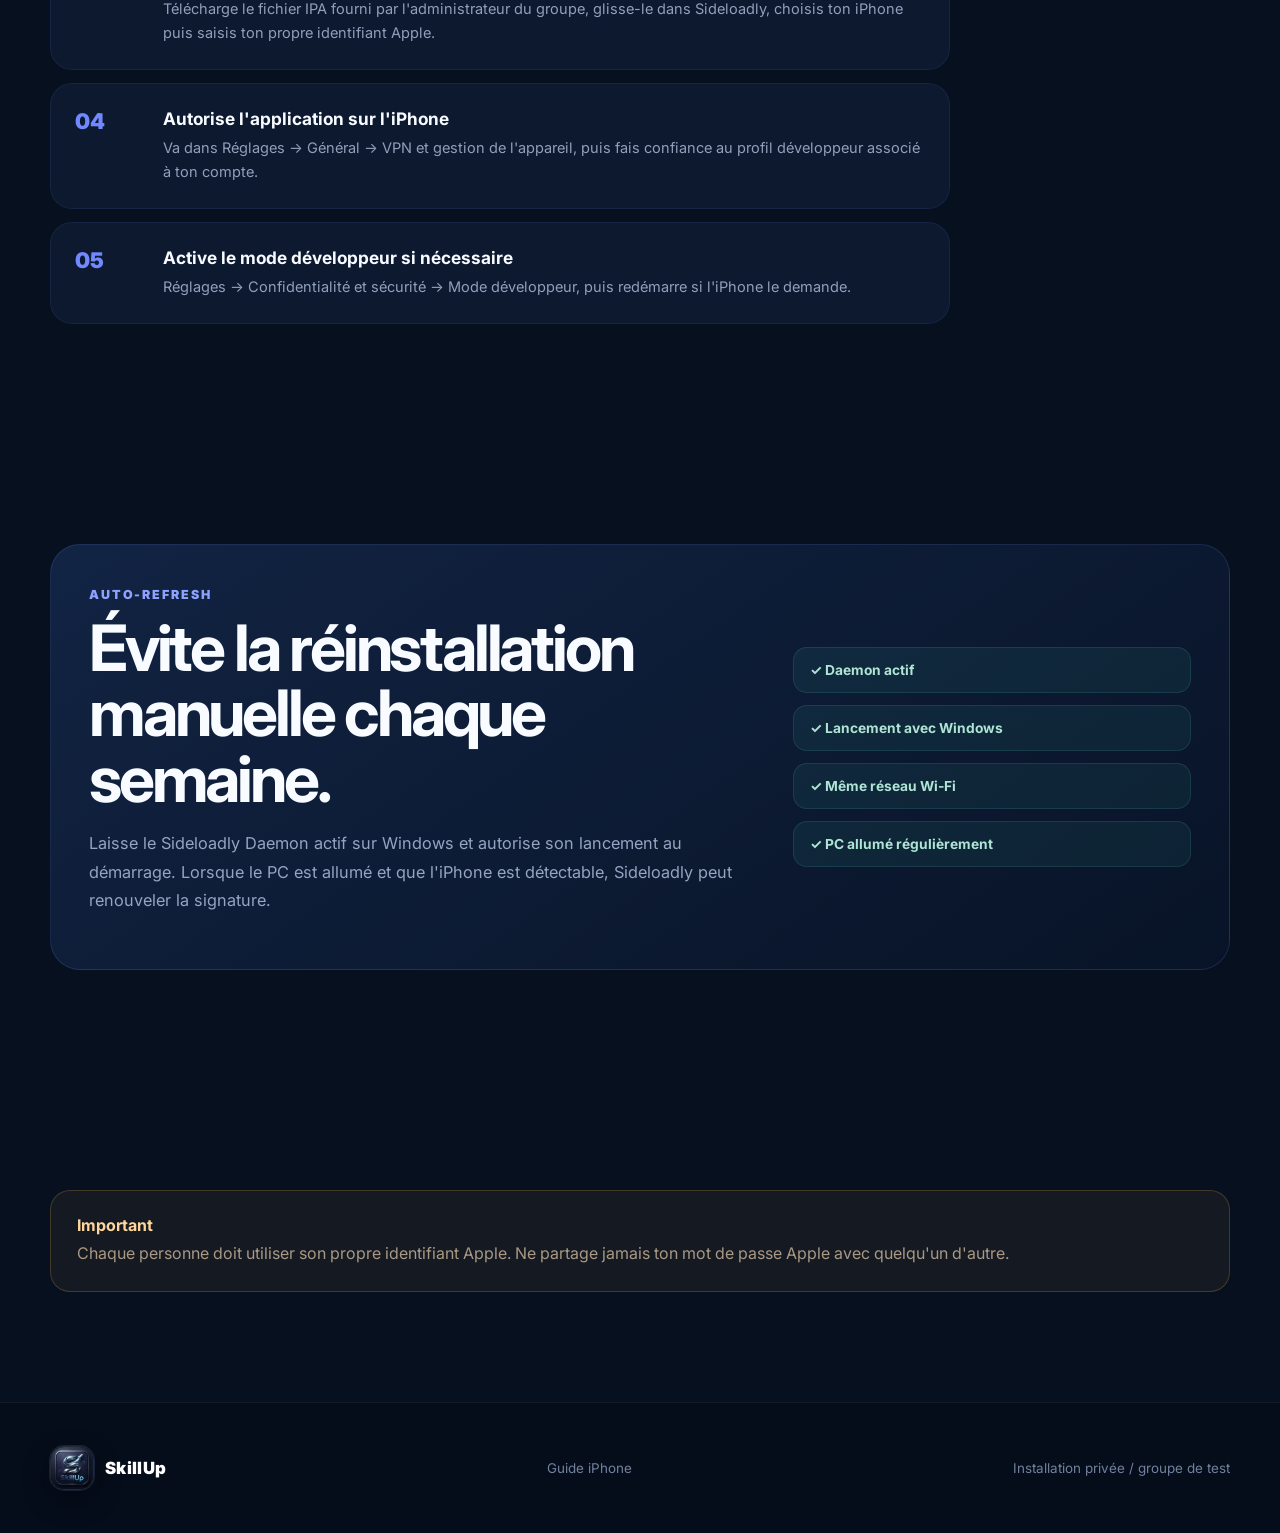
==== commit 1a05b002: "Redesign SkillUp install website" ====
--- a/ios.html
+++ b/ios.html
@@ -14,12 +14,31 @@
   <div class="page-noise"></div>
 
   <header class="site-header">
-    <div class="container nav">
+    <div class="container nav-shell">
       <a class="brand" href="index.html">
         <img src="assets/logo-skillup.png" alt="Logo SkillUp" />
-        <span>SkillUp</span>
+        <span class="brand-copy">
+          <strong>SkillUp</strong>
+          <small>Installation iPhone</small>
+        </span>
       </a>
-      <a class="nav-cta" href="index.html">Retour au site</a>
+
+      <nav class="main-nav" id="mainNav" aria-label="Navigation iPhone">
+        <a class="nav-link" href="#steps">Installation</a>
+        <a class="nav-link" href="#refresh">Auto-refresh</a>
+        <a class="nav-link" href="index.html#download">Android</a>
+      </nav>
+
+      <div class="nav-actions">
+        <a class="nav-install" href="index.html">
+          <span>Accueil</span>
+          <span class="nav-arrow">↗</span>
+        </a>
+
+        <button class="menu-toggle" type="button" aria-label="Ouvrir le menu" aria-controls="mainNav" aria-expanded="false">
+          <span></span><span></span><span></span>
+        </button>
+      </div>
     </div>
   </header>
 
@@ -33,12 +52,23 @@
             Suis les étapes ci-dessous pour installer l'application avec Sideloadly
             et ton propre compte Apple.
           </p>
-          <div class="hero-actions">
+          <div class="hero-actions ios-actions">
             <a class="button button-primary" href="https://sideloadly.io/" target="_blank" rel="noopener noreferrer">
+              <span class="button-icon">⚡</span>
               Télécharger Sideloadly
             </a>
+
+            <a class="button button-ipa" href="files/SkillUp-unsigned.ipa" download>
+              <span class="button-icon"></span>
+              Télécharger l’IPA
+            </a>
+
             <a class="button button-ghost" href="#steps">Voir les étapes</a>
           </div>
+
+          <p class="ipa-note">
+            Le bouton IPA télécharge le fichier iPhone. Ensuite, glisse-le dans Sideloadly pour l’installer.
+          </p>
         </div>
 
         <div class="ios-device reveal reveal-delay">
@@ -108,7 +138,7 @@
       </div>
     </section>
 
-    <section class="section-shell">
+    <section class="section-shell" id="refresh">
       <div class="container">
         <div class="auto-refresh-card reveal">
           <div>
--- a/style.css
+++ b/style.css
@@ -1 +1,292 @@
-*{box-sizing:border-box}html{scroll-behavior:smooth}body{margin:0;font-family:Inter,system-ui,-apple-system,BlinkMacSystemFont,"Segoe UI",sans-serif;background:#07101f;color:#f8fbff;overflow-x:hidden}body::before{content:"";position:fixed;inset:0;z-index:-3;background:radial-gradient(circle at 15% 15%,rgba(72,113,255,.20),transparent 26rem),radial-gradient(circle at 90% 20%,rgba(83,65,207,.24),transparent 30rem),radial-gradient(circle at 30% 85%,rgba(27,148,167,.14),transparent 26rem),linear-gradient(180deg,#07101f 0%,#091327 45%,#06101f 100%)}a{text-decoration:none;color:inherit}.page-noise{position:fixed;inset:0;pointer-events:none;opacity:.035;z-index:-1;background-image:url("data:image/svg+xml,%3Csvg viewBox='0 0 180 180' xmlns='http://www.w3.org/2000/svg'%3E%3Cfilter id='n'%3E%3CfeTurbulence type='fractalNoise' baseFrequency='.9' numOctaves='2' stitchTiles='stitch'/%3E%3C/filter%3E%3Crect width='100%25' height='100%25' filter='url(%23n)' opacity='.9'/%3E%3C/svg%3E")}.container{width:min(1180px,calc(100% - 40px));margin-inline:auto}.site-header{position:sticky;top:0;z-index:50;background:rgba(7,16,31,.72);backdrop-filter:blur(20px);border-bottom:1px solid rgba(255,255,255,.06)}.nav{height:78px;display:flex;align-items:center;justify-content:space-between;gap:24px}.brand{display:inline-flex;align-items:center;gap:11px;font-size:1.05rem;font-weight:900;letter-spacing:.02em}.brand img{width:42px;height:42px;object-fit:cover;border-radius:12px;border:1px solid rgba(255,255,255,.12);box-shadow:0 8px 24px rgba(0,0,0,.3)}.desktop-nav{display:flex;gap:28px;color:#9eabc5;font-size:.93rem;font-weight:600}.desktop-nav a,.nav-cta{transition:.2s ease}.desktop-nav a:hover{color:#fff}.nav-cta{padding:11px 17px;border-radius:13px;background:rgba(111,125,255,.12);border:1px solid rgba(111,125,255,.30);font-weight:800;font-size:.9rem}.nav-cta:hover{background:rgba(111,125,255,.20);transform:translateY(-1px)}.section-shell{padding:110px 0}.hero{min-height:calc(100svh - 78px);display:flex;align-items:center;padding-top:70px}.hero-grid,.ios-hero-grid{display:grid;grid-template-columns:1.05fr .95fr;gap:72px;align-items:center}.eyebrow{display:inline-block;color:#8da1ff;font-size:.78rem;font-weight:900;letter-spacing:.15em}.hero h1,.ios-hero h1{max-width:770px;font-size:clamp(3.4rem,7.3vw,6.8rem);line-height:.92;letter-spacing:-.065em;margin:18px 0 24px}.gradient-text{background:linear-gradient(100deg,#aab8ff 0%,#7085ff 42%,#63d9f2 100%);-webkit-background-clip:text;background-clip:text;color:transparent}.hero-text{max-width:660px;color:#aab6cd;font-size:1.13rem;line-height:1.75;margin:0}.hero-actions{display:flex;gap:12px;flex-wrap:wrap;margin-top:34px}.button{min-height:52px;padding:0 20px;border-radius:15px;display:inline-flex;align-items:center;justify-content:center;font-size:.94rem;font-weight:850;border:1px solid rgba(255,255,255,.08);transition:.22s ease}.button:hover{transform:translateY(-2px)}.button-primary{background:linear-gradient(135deg,#7180ff,#4a5df0);box-shadow:0 14px 40px rgba(78,92,255,.25)}.button-primary:hover{box-shadow:0 18px 45px rgba(78,92,255,.36)}.button-ghost{background:rgba(255,255,255,.045);border-color:rgba(255,255,255,.12)}.button-ghost:hover{background:rgba(255,255,255,.075)}.button.full{width:100%}.hero-points{display:flex;gap:22px;flex-wrap:wrap;margin-top:30px;color:#8796b4;font-size:.84rem;font-weight:600}.hero-points span{display:flex;align-items:center;gap:8px}.hero-points i{width:7px;height:7px;border-radius:50%;background:#58d5b4;box-shadow:0 0 14px rgba(88,213,180,.7)}.hero-visual,.ios-device{position:relative;min-height:680px;display:grid;place-items:center}.phone-stack{position:relative;z-index:3}.phone-frame{position:relative;background:#02050a;border-radius:48px;padding:10px;border:1px solid rgba(255,255,255,.22);box-shadow:0 40px 90px rgba(0,0,0,.52),inset 0 0 0 1px rgba(255,255,255,.04);overflow:hidden}.phone-frame::before{content:"";position:absolute;inset:2px;border-radius:45px;pointer-events:none;box-shadow:inset 0 0 0 1px rgba(122,148,255,.20)}.phone-frame img{display:block;width:100%;height:100%;object-fit:cover;border-radius:38px}.phone-main{width:290px;height:600px;transform:rotate(4deg)}.phone-large{width:310px;height:645px}.phone-island{position:absolute;top:18px;left:50%;transform:translateX(-50%);width:90px;height:24px;border-radius:999px;background:#02040a;z-index:4}.orbit{position:absolute;border:1px solid rgba(104,128,255,.20);border-radius:50%;animation:spin 20s linear infinite}.orbit-one{width:480px;height:480px}.orbit-two{width:600px;height:600px;animation-duration:32s;animation-direction:reverse}.orbit::after{content:"";position:absolute;width:9px;height:9px;border-radius:50%;background:#61d7ff;top:20%;left:4%;box-shadow:0 0 20px #61d7ff}.floating-card{position:absolute;z-index:8;background:rgba(15,28,54,.82);border:1px solid rgba(122,145,255,.24);backdrop-filter:blur(16px);border-radius:18px;padding:14px 16px;box-shadow:0 16px 40px rgba(0,0,0,.25);animation:float 5s ease-in-out infinite}.floating-card span,.floating-card small{display:block;color:#91a0bf;font-size:.72rem}.floating-card strong{display:block;font-size:1.15rem;margin:3px 0}.xp-card{top:13%;right:-110px}.streak-card{left:-110px;bottom:18%;animation-delay:-2.2s}.metrics{border-block:1px solid rgba(255,255,255,.06);background:rgba(9,19,38,.48)}.metrics-grid{display:grid;grid-template-columns:repeat(4,1fr)}.metrics-grid>div{padding:28px 24px;border-right:1px solid rgba(255,255,255,.06)}.metrics-grid>div:last-child{border-right:none}.metrics-grid strong{display:block;font-size:1.08rem}.metrics-grid span{display:block;margin-top:5px;color:#8190ad;font-size:.8rem}.section-heading{max-width:820px;margin-bottom:45px}.section-heading h2,.showcase-copy h2,.download-card h2,.auto-refresh-card h2{font-size:clamp(2.35rem,5vw,4.5rem);line-height:1.02;letter-spacing:-.05em;margin:12px 0 18px}.section-heading p,.showcase-copy>p,.download-card p,.auto-refresh-card p{color:#95a4c1;line-height:1.75;font-size:1.02rem}.features-grid{display:grid;grid-template-columns:repeat(4,1fr);gap:16px}.feature-card{position:relative;overflow:hidden;min-height:270px;padding:27px;border-radius:25px;background:linear-gradient(180deg,rgba(25,42,78,.72),rgba(11,23,45,.78));border:1px solid rgba(120,144,255,.12);transition:.28s ease}.feature-card::after{content:"";position:absolute;width:170px;height:170px;border-radius:50%;right:-90px;bottom:-90px;background:rgba(74,94,240,.13);filter:blur(4px)}.feature-card:hover{transform:translateY(-7px);border-color:rgba(120,144,255,.29);box-shadow:0 24px 55px rgba(0,0,0,.20)}.feature-icon{display:grid;place-items:center;width:52px;height:52px;border-radius:16px;background:rgba(103,123,255,.12);font-size:1.4rem}.feature-card h3{font-size:1.13rem;margin:54px 0 10px}.feature-card p{margin:0;color:#8f9db8;font-size:.9rem;line-height:1.65}.showcase{overflow:hidden}.showcase-grid{display:grid;grid-template-columns:1fr 1fr;gap:90px;align-items:center}.showcase-grid.reverse{grid-template-columns:1fr 1fr}.showcase-copy{max-width:520px}.screenshot-stage{position:relative;min-height:700px;display:grid;place-items:center}.screen-glow{position:absolute;width:420px;height:420px;border-radius:50%;background:rgba(52,92,255,.24);filter:blur(80px)}.screen-glow.purple{background:rgba(94,52,255,.21)}.mini-list{display:grid;gap:15px;margin-top:34px}.mini-list div{display:flex;align-items:flex-start;gap:15px;padding:17px 18px;border-radius:17px;background:rgba(255,255,255,.035);border:1px solid rgba(255,255,255,.07)}.mini-list span{color:#7e94ff;font-weight:900;font-size:.78rem;padding-top:3px}.mini-list p{margin:0;color:#a4b0c7;line-height:1.55;font-size:.9rem}.stat-chips{display:flex;flex-wrap:wrap;gap:10px;margin-top:30px}.stat-chips span{padding:10px 13px;border-radius:12px;background:rgba(101,120,255,.10);border:1px solid rgba(101,120,255,.17);font-size:.84rem;font-weight:700;color:#c0caff}.download-section{padding-bottom:130px}.download-card{padding:42px;border-radius:32px;background:linear-gradient(145deg,rgba(20,38,74,.92),rgba(10,24,48,.94));border:1px solid rgba(119,143,255,.17);box-shadow:0 35px 80px rgba(0,0,0,.28);overflow:hidden;position:relative}.download-card::after{content:"";position:absolute;width:430px;height:430px;border-radius:50%;right:-180px;top:-240px;background:rgba(81,101,255,.16)}.download-top{display:flex;justify-content:space-between;gap:30px;align-items:flex-start;position:relative;z-index:2}.download-logo{width:120px;height:120px;object-fit:cover;border-radius:28px;border:1px solid rgba(255,255,255,.14);box-shadow:0 20px 50px rgba(0,0,0,.30)}.download-grid{display:grid;grid-template-columns:repeat(2,1fr);gap:16px;margin-top:34px;position:relative;z-index:2}.platform-card{padding:26px;border-radius:22px;background:rgba(4,13,27,.52);border:1px solid rgba(255,255,255,.07)}.platform-head{display:flex;gap:15px;align-items:center}.platform-icon{width:48px;height:48px;border-radius:14px;background:rgba(106,126,255,.12);display:grid;place-items:center;font-size:1.4rem}.platform-head small{color:#7587aa;font-weight:800;letter-spacing:.1em}.platform-head h3{margin:4px 0 0;font-size:1.05rem}.platform-card p{font-size:.9rem;min-height:76px}.site-footer{border-top:1px solid rgba(255,255,255,.06);background:rgba(3,9,18,.34)}.footer-inner{min-height:130px;display:flex;align-items:center;justify-content:space-between;gap:30px;color:#71809e;font-size:.84rem}.footer-brand img{width:34px;height:34px}.footer-brand{color:#fff}.ios-hero{padding-top:90px}.steps-list{display:grid;gap:13px;max-width:900px}.install-step{display:grid;grid-template-columns:70px 1fr;gap:18px;padding:24px;border-radius:22px;background:rgba(17,31,59,.62);border:1px solid rgba(117,140,255,.10);transition:.25s}.install-step:hover{transform:translateX(5px);border-color:rgba(117,140,255,.25)}.install-number{font-size:1.35rem;font-weight:900;color:#7188ff}.install-step h3{margin:0 0 7px;font-size:1.08rem}.install-step p{margin:0;color:#91a0ba;line-height:1.65;font-size:.91rem}.auto-refresh-card{display:grid;grid-template-columns:1.25fr .75fr;gap:40px;padding:38px;border-radius:30px;background:linear-gradient(145deg,rgba(20,40,75,.84),rgba(8,20,40,.86));border:1px solid rgba(119,143,255,.16)}.refresh-checks{display:grid;gap:12px;align-content:center}.refresh-checks span{padding:14px 16px;border-radius:14px;background:rgba(84,207,176,.08);border:1px solid rgba(84,207,176,.14);color:#aee5d4;font-size:.86rem;font-weight:700}.warning-box{padding:24px 26px;border-radius:20px;border:1px solid rgba(255,184,82,.20);background:rgba(255,184,82,.06)}.warning-box strong{color:#ffd59a}.warning-box p{margin:6px 0 0;color:#a99984;line-height:1.6}.reveal{opacity:0;transform:translateY(28px);transition:opacity .75s ease,transform .75s cubic-bezier(.2,.7,.2,1)}.reveal.visible{opacity:1;transform:none}.reveal-delay{transition-delay:.14s}@keyframes float{0%,100%{transform:translateY(0)}50%{transform:translateY(-12px)}}@keyframes spin{to{transform:rotate(360deg)}}@media(max-width:1050px){.features-grid{grid-template-columns:repeat(2,1fr)}.hero-grid,.ios-hero-grid{gap:35px}.phone-main{width:260px;height:540px}.floating-card{display:none}}@media(max-width:800px){.desktop-nav{display:none}.nav{height:70px}.brand img{width:38px;height:38px}.hero,.section-shell{padding:78px 0}.hero{min-height:auto;padding-top:55px}.hero-grid,.ios-hero-grid,.showcase-grid,.showcase-grid.reverse,.auto-refresh-card{grid-template-columns:1fr}.hero h1,.ios-hero h1{font-size:clamp(3rem,15vw,5.2rem)}.hero-visual,.ios-device{min-height:590px}.phone-main{transform:rotate(0)}.metrics-grid{grid-template-columns:repeat(2,1fr)}.metrics-grid>div:nth-child(2){border-right:none}.metrics-grid>div:nth-child(-n+2){border-bottom:1px solid rgba(255,255,255,.06)}.features-grid{grid-template-columns:1fr}.feature-card{min-height:220px}.showcase-grid{gap:25px}.screenshot-stage{min-height:620px}.phone-large{width:280px;height:580px}.alternate .showcase-copy{order:-1}.download-grid{grid-template-columns:1fr}.download-card{padding:27px}.download-logo{width:86px;height:86px}.footer-inner{padding:35px 0;flex-direction:column;align-items:flex-start}.auto-refresh-card{gap:20px}}@media(max-width:520px){.container{width:min(100% - 24px,1180px)}.nav-cta{padding:9px 12px;font-size:.8rem}.brand span{font-size:.95rem}.hero-actions{display:grid}.button{width:100%}.hero-points{gap:12px 17px}.hero-visual,.ios-device{min-height:510px}.phone-main{width:235px;height:490px}.orbit-one{width:370px;height:370px}.orbit-two{width:450px;height:450px}.metrics-grid{grid-template-columns:1fr 1fr}.metrics-grid>div{padding:20px 14px}.section-heading h2,.showcase-copy h2,.download-card h2,.auto-refresh-card h2{font-size:2.45rem}.screenshot-stage{min-height:540px}.phone-large{width:245px;height:510px}.download-top{display:block}.download-logo{margin-top:20px}.install-step{grid-template-columns:48px 1fr;padding:20px 16px}.platform-card{padding:20px}.site-footer{margin-top:20px}}@media(prefers-reduced-motion:reduce){html{scroll-behavior:auto}.reveal{opacity:1;transform:none;transition:none}.orbit,.floating-card{animation:none}.button,.feature-card,.install-step{transition:none}}+*{box-sizing:border-box}html{scroll-behavior:smooth}body{margin:0;font-family:Inter,system-ui,-apple-system,BlinkMacSystemFont,"Segoe UI",sans-serif;background:#07101f;color:#f8fbff;overflow-x:hidden}body::before{content:"";position:fixed;inset:0;z-index:-3;background:radial-gradient(circle at 15% 15%,rgba(72,113,255,.20),transparent 26rem),radial-gradient(circle at 90% 20%,rgba(83,65,207,.24),transparent 30rem),radial-gradient(circle at 30% 85%,rgba(27,148,167,.14),transparent 26rem),linear-gradient(180deg,#07101f 0%,#091327 45%,#06101f 100%)}a{text-decoration:none;color:inherit}.page-noise{position:fixed;inset:0;pointer-events:none;opacity:.035;z-index:-1;background-image:url("data:image/svg+xml,%3Csvg viewBox='0 0 180 180' xmlns='http://www.w3.org/2000/svg'%3E%3Cfilter id='n'%3E%3CfeTurbulence type='fractalNoise' baseFrequency='.9' numOctaves='2' stitchTiles='stitch'/%3E%3C/filter%3E%3Crect width='100%25' height='100%25' filter='url(%23n)' opacity='.9'/%3E%3C/svg%3E")}.container{width:min(1180px,calc(100% - 40px));margin-inline:auto}.site-header{position:sticky;top:0;z-index:50;background:rgba(7,16,31,.72);backdrop-filter:blur(20px);border-bottom:1px solid rgba(255,255,255,.06)}.nav{height:78px;display:flex;align-items:center;justify-content:space-between;gap:24px}.brand{display:inline-flex;align-items:center;gap:11px;font-size:1.05rem;font-weight:900;letter-spacing:.02em}.brand img{width:42px;height:42px;object-fit:cover;border-radius:12px;border:1px solid rgba(255,255,255,.12);box-shadow:0 8px 24px rgba(0,0,0,.3)}.desktop-nav{display:flex;gap:28px;color:#9eabc5;font-size:.93rem;font-weight:600}.desktop-nav a,.nav-cta{transition:.2s ease}.desktop-nav a:hover{color:#fff}.nav-cta{padding:11px 17px;border-radius:13px;background:rgba(111,125,255,.12);border:1px solid rgba(111,125,255,.30);font-weight:800;font-size:.9rem}.nav-cta:hover{background:rgba(111,125,255,.20);transform:translateY(-1px)}.section-shell{padding:110px 0}.hero{min-height:calc(100svh - 78px);display:flex;align-items:center;padding-top:70px}.hero-grid,.ios-hero-grid{display:grid;grid-template-columns:1.05fr .95fr;gap:72px;align-items:center}.eyebrow{display:inline-block;color:#8da1ff;font-size:.78rem;font-weight:900;letter-spacing:.15em}.hero h1,.ios-hero h1{max-width:770px;font-size:clamp(3.4rem,7.3vw,6.8rem);line-height:.92;letter-spacing:-.065em;margin:18px 0 24px}.gradient-text{background:linear-gradient(100deg,#aab8ff 0%,#7085ff 42%,#63d9f2 100%);-webkit-background-clip:text;background-clip:text;color:transparent}.hero-text{max-width:660px;color:#aab6cd;font-size:1.13rem;line-height:1.75;margin:0}.hero-actions{display:flex;gap:12px;flex-wrap:wrap;margin-top:34px}.button{min-height:52px;padding:0 20px;border-radius:15px;display:inline-flex;align-items:center;justify-content:center;font-size:.94rem;font-weight:850;border:1px solid rgba(255,255,255,.08);transition:.22s ease}.button:hover{transform:translateY(-2px)}.button-primary{background:linear-gradient(135deg,#7180ff,#4a5df0);box-shadow:0 14px 40px rgba(78,92,255,.25)}.button-primary:hover{box-shadow:0 18px 45px rgba(78,92,255,.36)}.button-ghost{background:rgba(255,255,255,.045);border-color:rgba(255,255,255,.12)}.button-ghost:hover{background:rgba(255,255,255,.075)}.button.full{width:100%}.hero-points{display:flex;gap:22px;flex-wrap:wrap;margin-top:30px;color:#8796b4;font-size:.84rem;font-weight:600}.hero-points span{display:flex;align-items:center;gap:8px}.hero-points i{width:7px;height:7px;border-radius:50%;background:#58d5b4;box-shadow:0 0 14px rgba(88,213,180,.7)}.hero-visual,.ios-device{position:relative;min-height:680px;display:grid;place-items:center}.phone-stack{position:relative;z-index:3}.phone-frame{position:relative;background:#02050a;border-radius:48px;padding:10px;border:1px solid rgba(255,255,255,.22);box-shadow:0 40px 90px rgba(0,0,0,.52),inset 0 0 0 1px rgba(255,255,255,.04);overflow:hidden}.phone-frame::before{content:"";position:absolute;inset:2px;border-radius:45px;pointer-events:none;box-shadow:inset 0 0 0 1px rgba(122,148,255,.20)}.phone-frame img{display:block;width:100%;height:100%;object-fit:cover;border-radius:38px}.phone-main{width:290px;height:600px;transform:rotate(4deg)}.phone-large{width:310px;height:645px}.phone-island{position:absolute;top:18px;left:50%;transform:translateX(-50%);width:90px;height:24px;border-radius:999px;background:#02040a;z-index:4}.orbit{position:absolute;border:1px solid rgba(104,128,255,.20);border-radius:50%;animation:spin 20s linear infinite}.orbit-one{width:480px;height:480px}.orbit-two{width:600px;height:600px;animation-duration:32s;animation-direction:reverse}.orbit::after{content:"";position:absolute;width:9px;height:9px;border-radius:50%;background:#61d7ff;top:20%;left:4%;box-shadow:0 0 20px #61d7ff}.floating-card{position:absolute;z-index:8;background:rgba(15,28,54,.82);border:1px solid rgba(122,145,255,.24);backdrop-filter:blur(16px);border-radius:18px;padding:14px 16px;box-shadow:0 16px 40px rgba(0,0,0,.25);animation:float 5s ease-in-out infinite}.floating-card span,.floating-card small{display:block;color:#91a0bf;font-size:.72rem}.floating-card strong{display:block;font-size:1.15rem;margin:3px 0}.xp-card{top:13%;right:-110px}.streak-card{left:-110px;bottom:18%;animation-delay:-2.2s}.metrics{border-block:1px solid rgba(255,255,255,.06);background:rgba(9,19,38,.48)}.metrics-grid{display:grid;grid-template-columns:repeat(4,1fr)}.metrics-grid>div{padding:28px 24px;border-right:1px solid rgba(255,255,255,.06)}.metrics-grid>div:last-child{border-right:none}.metrics-grid strong{display:block;font-size:1.08rem}.metrics-grid span{display:block;margin-top:5px;color:#8190ad;font-size:.8rem}.section-heading{max-width:820px;margin-bottom:45px}.section-heading h2,.showcase-copy h2,.download-card h2,.auto-refresh-card h2{font-size:clamp(2.35rem,5vw,4.5rem);line-height:1.02;letter-spacing:-.05em;margin:12px 0 18px}.section-heading p,.showcase-copy>p,.download-card p,.auto-refresh-card p{color:#95a4c1;line-height:1.75;font-size:1.02rem}.features-grid{display:grid;grid-template-columns:repeat(4,1fr);gap:16px}.feature-card{position:relative;overflow:hidden;min-height:270px;padding:27px;border-radius:25px;background:linear-gradient(180deg,rgba(25,42,78,.72),rgba(11,23,45,.78));border:1px solid rgba(120,144,255,.12);transition:.28s ease}.feature-card::after{content:"";position:absolute;width:170px;height:170px;border-radius:50%;right:-90px;bottom:-90px;background:rgba(74,94,240,.13);filter:blur(4px)}.feature-card:hover{transform:translateY(-7px);border-color:rgba(120,144,255,.29);box-shadow:0 24px 55px rgba(0,0,0,.20)}.feature-icon{display:grid;place-items:center;width:52px;height:52px;border-radius:16px;background:rgba(103,123,255,.12);font-size:1.4rem}.feature-card h3{font-size:1.13rem;margin:54px 0 10px}.feature-card p{margin:0;color:#8f9db8;font-size:.9rem;line-height:1.65}.showcase{overflow:hidden}.showcase-grid{display:grid;grid-template-columns:1fr 1fr;gap:90px;align-items:center}.showcase-grid.reverse{grid-template-columns:1fr 1fr}.showcase-copy{max-width:520px}.screenshot-stage{position:relative;min-height:700px;display:grid;place-items:center}.screen-glow{position:absolute;width:420px;height:420px;border-radius:50%;background:rgba(52,92,255,.24);filter:blur(80px)}.screen-glow.purple{background:rgba(94,52,255,.21)}.mini-list{display:grid;gap:15px;margin-top:34px}.mini-list div{display:flex;align-items:flex-start;gap:15px;padding:17px 18px;border-radius:17px;background:rgba(255,255,255,.035);border:1px solid rgba(255,255,255,.07)}.mini-list span{color:#7e94ff;font-weight:900;font-size:.78rem;padding-top:3px}.mini-list p{margin:0;color:#a4b0c7;line-height:1.55;font-size:.9rem}.stat-chips{display:flex;flex-wrap:wrap;gap:10px;margin-top:30px}.stat-chips span{padding:10px 13px;border-radius:12px;background:rgba(101,120,255,.10);border:1px solid rgba(101,120,255,.17);font-size:.84rem;font-weight:700;color:#c0caff}.download-section{padding-bottom:130px}.download-card{padding:42px;border-radius:32px;background:linear-gradient(145deg,rgba(20,38,74,.92),rgba(10,24,48,.94));border:1px solid rgba(119,143,255,.17);box-shadow:0 35px 80px rgba(0,0,0,.28);overflow:hidden;position:relative}.download-card::after{content:"";position:absolute;width:430px;height:430px;border-radius:50%;right:-180px;top:-240px;background:rgba(81,101,255,.16)}.download-top{display:flex;justify-content:space-between;gap:30px;align-items:flex-start;position:relative;z-index:2}.download-logo{width:120px;height:120px;object-fit:cover;border-radius:28px;border:1px solid rgba(255,255,255,.14);box-shadow:0 20px 50px rgba(0,0,0,.30)}.download-grid{display:grid;grid-template-columns:repeat(2,1fr);gap:16px;margin-top:34px;position:relative;z-index:2}.platform-card{padding:26px;border-radius:22px;background:rgba(4,13,27,.52);border:1px solid rgba(255,255,255,.07)}.platform-head{display:flex;gap:15px;align-items:center}.platform-icon{width:48px;height:48px;border-radius:14px;background:rgba(106,126,255,.12);display:grid;place-items:center;font-size:1.4rem}.platform-head small{color:#7587aa;font-weight:800;letter-spacing:.1em}.platform-head h3{margin:4px 0 0;font-size:1.05rem}.platform-card p{font-size:.9rem;min-height:76px}.site-footer{border-top:1px solid rgba(255,255,255,.06);background:rgba(3,9,18,.34)}.footer-inner{min-height:130px;display:flex;align-items:center;justify-content:space-between;gap:30px;color:#71809e;font-size:.84rem}.footer-brand img{width:34px;height:34px}.footer-brand{color:#fff}.ios-hero{padding-top:90px}.steps-list{display:grid;gap:13px;max-width:900px}.install-step{display:grid;grid-template-columns:70px 1fr;gap:18px;padding:24px;border-radius:22px;background:rgba(17,31,59,.62);border:1px solid rgba(117,140,255,.10);transition:.25s}.install-step:hover{transform:translateX(5px);border-color:rgba(117,140,255,.25)}.install-number{font-size:1.35rem;font-weight:900;color:#7188ff}.install-step h3{margin:0 0 7px;font-size:1.08rem}.install-step p{margin:0;color:#91a0ba;line-height:1.65;font-size:.91rem}.auto-refresh-card{display:grid;grid-template-columns:1.25fr .75fr;gap:40px;padding:38px;border-radius:30px;background:linear-gradient(145deg,rgba(20,40,75,.84),rgba(8,20,40,.86));border:1px solid rgba(119,143,255,.16)}.refresh-checks{display:grid;gap:12px;align-content:center}.refresh-checks span{padding:14px 16px;border-radius:14px;background:rgba(84,207,176,.08);border:1px solid rgba(84,207,176,.14);color:#aee5d4;font-size:.86rem;font-weight:700}.warning-box{padding:24px 26px;border-radius:20px;border:1px solid rgba(255,184,82,.20);background:rgba(255,184,82,.06)}.warning-box strong{color:#ffd59a}.warning-box p{margin:6px 0 0;color:#a99984;line-height:1.6}.reveal{opacity:0;transform:translateY(28px);transition:opacity .75s ease,transform .75s cubic-bezier(.2,.7,.2,1)}.reveal.visible{opacity:1;transform:none}.reveal-delay{transition-delay:.14s}@keyframes float{0%,100%{transform:translateY(0)}50%{transform:translateY(-12px)}}@keyframes spin{to{transform:rotate(360deg)}}@media(max-width:1050px){.features-grid{grid-template-columns:repeat(2,1fr)}.hero-grid,.ios-hero-grid{gap:35px}.phone-main{width:260px;height:540px}.floating-card{display:none}}@media(max-width:800px){.desktop-nav{display:none}.nav{height:70px}.brand img{width:38px;height:38px}.hero,.section-shell{padding:78px 0}.hero{min-height:auto;padding-top:55px}.hero-grid,.ios-hero-grid,.showcase-grid,.showcase-grid.reverse,.auto-refresh-card{grid-template-columns:1fr}.hero h1,.ios-hero h1{font-size:clamp(3rem,15vw,5.2rem)}.hero-visual,.ios-device{min-height:590px}.phone-main{transform:rotate(0)}.metrics-grid{grid-template-columns:repeat(2,1fr)}.metrics-grid>div:nth-child(2){border-right:none}.metrics-grid>div:nth-child(-n+2){border-bottom:1px solid rgba(255,255,255,.06)}.features-grid{grid-template-columns:1fr}.feature-card{min-height:220px}.showcase-grid{gap:25px}.screenshot-stage{min-height:620px}.phone-large{width:280px;height:580px}.alternate .showcase-copy{order:-1}.download-grid{grid-template-columns:1fr}.download-card{padding:27px}.download-logo{width:86px;height:86px}.footer-inner{padding:35px 0;flex-direction:column;align-items:flex-start}.auto-refresh-card{gap:20px}}@media(max-width:520px){.container{width:min(100% - 24px,1180px)}.nav-cta{padding:9px 12px;font-size:.8rem}.brand span{font-size:.95rem}.hero-actions{display:grid}.button{width:100%}.hero-points{gap:12px 17px}.hero-visual,.ios-device{min-height:510px}.phone-main{width:235px;height:490px}.orbit-one{width:370px;height:370px}.orbit-two{width:450px;height:450px}.metrics-grid{grid-template-columns:1fr 1fr}.metrics-grid>div{padding:20px 14px}.section-heading h2,.showcase-copy h2,.download-card h2,.auto-refresh-card h2{font-size:2.45rem}.screenshot-stage{min-height:540px}.phone-large{width:245px;height:510px}.download-top{display:block}.download-logo{margin-top:20px}.install-step{grid-template-columns:48px 1fr;padding:20px 16px}.platform-card{padding:20px}.site-footer{margin-top:20px}}@media(prefers-reduced-motion:reduce){html{scroll-behavior:auto}.reveal{opacity:1;transform:none;transition:none}.orbit,.floating-card{animation:none}.button,.feature-card,.install-step{transition:none}}
+
+/* =========================
+   NAVBAR V2 — GLASS / RESPONSIVE
+   ========================= */
+.site-header{
+  position:sticky;
+  top:12px;
+  z-index:100;
+  border-bottom:0;
+  background:transparent;
+  backdrop-filter:none;
+  padding:0 12px;
+  transition:transform .25s ease;
+}
+
+.nav-shell{
+  min-height:70px;
+  padding:10px 12px 10px 14px;
+  display:grid;
+  grid-template-columns:auto 1fr auto;
+  align-items:center;
+  gap:18px;
+  border:1px solid rgba(132,151,255,.16);
+  border-radius:22px;
+  background:linear-gradient(135deg,rgba(8,18,36,.90),rgba(12,23,47,.80));
+  box-shadow:
+    0 14px 45px rgba(0,0,0,.24),
+    inset 0 1px 0 rgba(255,255,255,.04);
+  backdrop-filter:blur(22px) saturate(130%);
+  -webkit-backdrop-filter:blur(22px) saturate(130%);
+}
+
+.site-header.scrolled .nav-shell{
+  background:linear-gradient(135deg,rgba(7,16,31,.96),rgba(12,23,47,.92));
+  border-color:rgba(132,151,255,.24);
+  box-shadow:
+    0 18px 50px rgba(0,0,0,.34),
+    0 0 0 1px rgba(105,126,255,.04);
+}
+
+.brand{
+  min-width:max-content;
+  gap:11px;
+}
+
+.brand img{
+  width:44px;
+  height:44px;
+  border-radius:14px;
+  box-shadow:
+    0 10px 28px rgba(0,0,0,.30),
+    0 0 0 1px rgba(123,147,255,.16);
+}
+
+.brand-copy{
+  display:grid;
+  line-height:1.04;
+  gap:5px;
+}
+
+.brand-copy strong{
+  font-size:.98rem;
+  letter-spacing:.01em;
+}
+
+.brand-copy small{
+  color:#7182a4;
+  font-size:.64rem;
+  font-weight:700;
+  letter-spacing:.03em;
+}
+
+.main-nav{
+  justify-self:center;
+  display:flex;
+  align-items:center;
+  gap:5px;
+  padding:5px;
+  border:1px solid rgba(255,255,255,.055);
+  border-radius:15px;
+  background:rgba(255,255,255,.026);
+}
+
+.nav-link{
+  position:relative;
+  padding:10px 13px;
+  border-radius:11px;
+  color:#8e9dbb;
+  font-size:.82rem;
+  font-weight:750;
+  transition:color .2s ease,background .2s ease,transform .2s ease;
+}
+
+.nav-link:hover{
+  color:#f6f8ff;
+  background:rgba(112,132,255,.10);
+  transform:translateY(-1px);
+}
+
+.nav-actions{
+  display:flex;
+  align-items:center;
+  gap:8px;
+}
+
+.nav-install{
+  display:inline-flex;
+  align-items:center;
+  gap:10px;
+  min-height:44px;
+  padding:0 13px 0 16px;
+  border:1px solid rgba(122,145,255,.26);
+  border-radius:14px;
+  background:linear-gradient(135deg,rgba(107,126,255,.20),rgba(72,92,235,.15));
+  color:#e9edff;
+  font-size:.82rem;
+  font-weight:850;
+  transition:transform .2s ease,border-color .2s ease,background .2s ease;
+}
+
+.nav-install:hover{
+  transform:translateY(-2px);
+  border-color:rgba(145,164,255,.46);
+  background:linear-gradient(135deg,rgba(107,126,255,.32),rgba(72,92,235,.23));
+}
+
+.nav-arrow{
+  display:grid;
+  place-items:center;
+  width:25px;
+  height:25px;
+  border-radius:8px;
+  background:rgba(255,255,255,.07);
+}
+
+.menu-toggle{
+  display:none;
+  width:44px;
+  height:44px;
+  border:1px solid rgba(255,255,255,.08);
+  border-radius:13px;
+  background:rgba(255,255,255,.04);
+  cursor:pointer;
+  padding:0;
+}
+
+.menu-toggle span{
+  display:block;
+  width:18px;
+  height:2px;
+  margin:4px auto;
+  border-radius:999px;
+  background:#eaf0ff;
+  transition:transform .22s ease,opacity .22s ease;
+}
+
+.menu-toggle.active span:nth-child(1){transform:translateY(6px) rotate(45deg)}
+.menu-toggle.active span:nth-child(2){opacity:0}
+.menu-toggle.active span:nth-child(3){transform:translateY(-6px) rotate(-45deg)}
+
+/* Bouton IPA */
+.button-ipa{
+  position:relative;
+  overflow:hidden;
+  background:linear-gradient(135deg,#17253e,#101a2e);
+  border-color:rgba(127,161,255,.28);
+  box-shadow:0 14px 34px rgba(0,0,0,.22);
+}
+
+.button-ipa::before{
+  content:"";
+  position:absolute;
+  inset:0;
+  background:linear-gradient(110deg,transparent 25%,rgba(255,255,255,.12) 48%,transparent 70%);
+  transform:translateX(-120%);
+  transition:transform .55s ease;
+}
+
+.button-ipa:hover::before{transform:translateX(120%)}
+
+.button-icon{
+  margin-right:9px;
+  font-size:1rem;
+}
+
+.ios-actions{
+  align-items:center;
+}
+
+.ipa-note{
+  margin-top:15px;
+  max-width:650px;
+  color:#7182a2;
+  font-size:.79rem;
+  line-height:1.55;
+}
+
+/* Retour en haut */
+.back-to-top{
+  position:fixed;
+  right:24px;
+  bottom:24px;
+  z-index:120;
+  width:52px;
+  height:52px;
+  border:1px solid rgba(119,143,255,.28);
+  border-radius:17px;
+  display:grid;
+  place-items:center;
+  background:linear-gradient(145deg,rgba(17,31,59,.94),rgba(9,20,40,.94));
+  color:#fff;
+  font-size:1.25rem;
+  font-weight:900;
+  cursor:pointer;
+  box-shadow:0 18px 42px rgba(0,0,0,.32);
+  backdrop-filter:blur(18px);
+  -webkit-backdrop-filter:blur(18px);
+  opacity:0;
+  visibility:hidden;
+  transform:translateY(14px) scale(.92);
+  transition:opacity .22s ease,visibility .22s ease,transform .22s ease,border-color .22s ease;
+}
+
+.back-to-top:hover{
+  transform:translateY(-3px) scale(1);
+  border-color:rgba(145,165,255,.55);
+}
+
+.back-to-top.visible{
+  opacity:1;
+  visibility:visible;
+  transform:translateY(0) scale(1);
+}
+
+@media(max-width:860px){
+  .site-header{
+    top:8px;
+    padding:0 8px;
+  }
+
+  .nav-shell{
+    grid-template-columns:1fr auto;
+    min-height:64px;
+    border-radius:18px;
+    position:relative;
+  }
+
+  .main-nav{
+    position:absolute;
+    top:calc(100% + 9px);
+    left:0;
+    right:0;
+    display:grid;
+    gap:4px;
+    padding:9px;
+    border-radius:17px;
+    background:rgba(7,16,31,.97);
+    border:1px solid rgba(132,151,255,.18);
+    box-shadow:0 20px 45px rgba(0,0,0,.38);
+    backdrop-filter:blur(22px);
+    -webkit-backdrop-filter:blur(22px);
+    opacity:0;
+    visibility:hidden;
+    transform:translateY(-8px) scale(.985);
+    transform-origin:top;
+    transition:opacity .2s ease,visibility .2s ease,transform .2s ease;
+  }
+
+  .main-nav.open{
+    opacity:1;
+    visibility:visible;
+    transform:translateY(0) scale(1);
+  }
+
+  .nav-link{
+    padding:13px 14px;
+  }
+
+  .menu-toggle{display:block}
+}
+
+@media(max-width:560px){
+  .nav-install{display:none}
+  .brand img{width:40px;height:40px}
+  .brand-copy small{display:none}
+  .back-to-top{right:15px;bottom:15px;width:48px;height:48px;border-radius:15px}
+}
+
+@media(prefers-reduced-motion:reduce){
+  .main-nav,.menu-toggle span,.back-to-top{transition:none}
+}
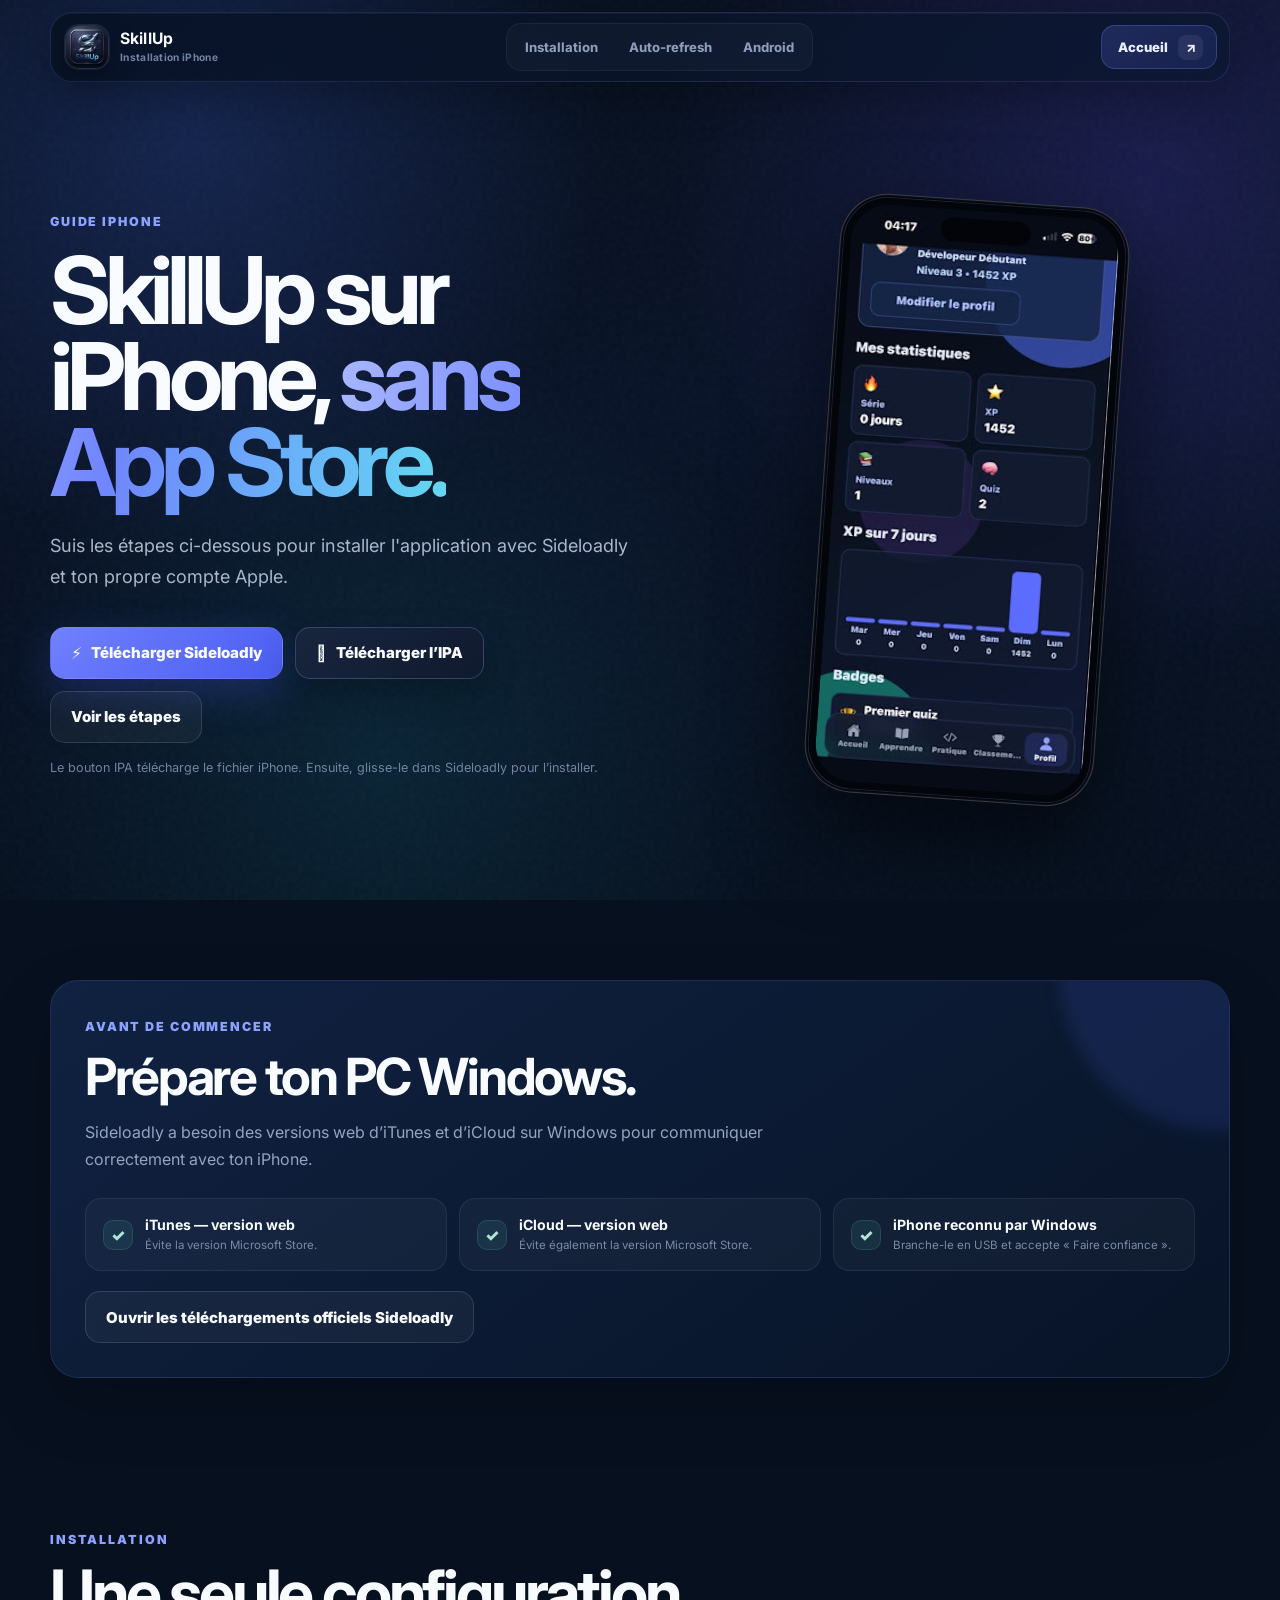
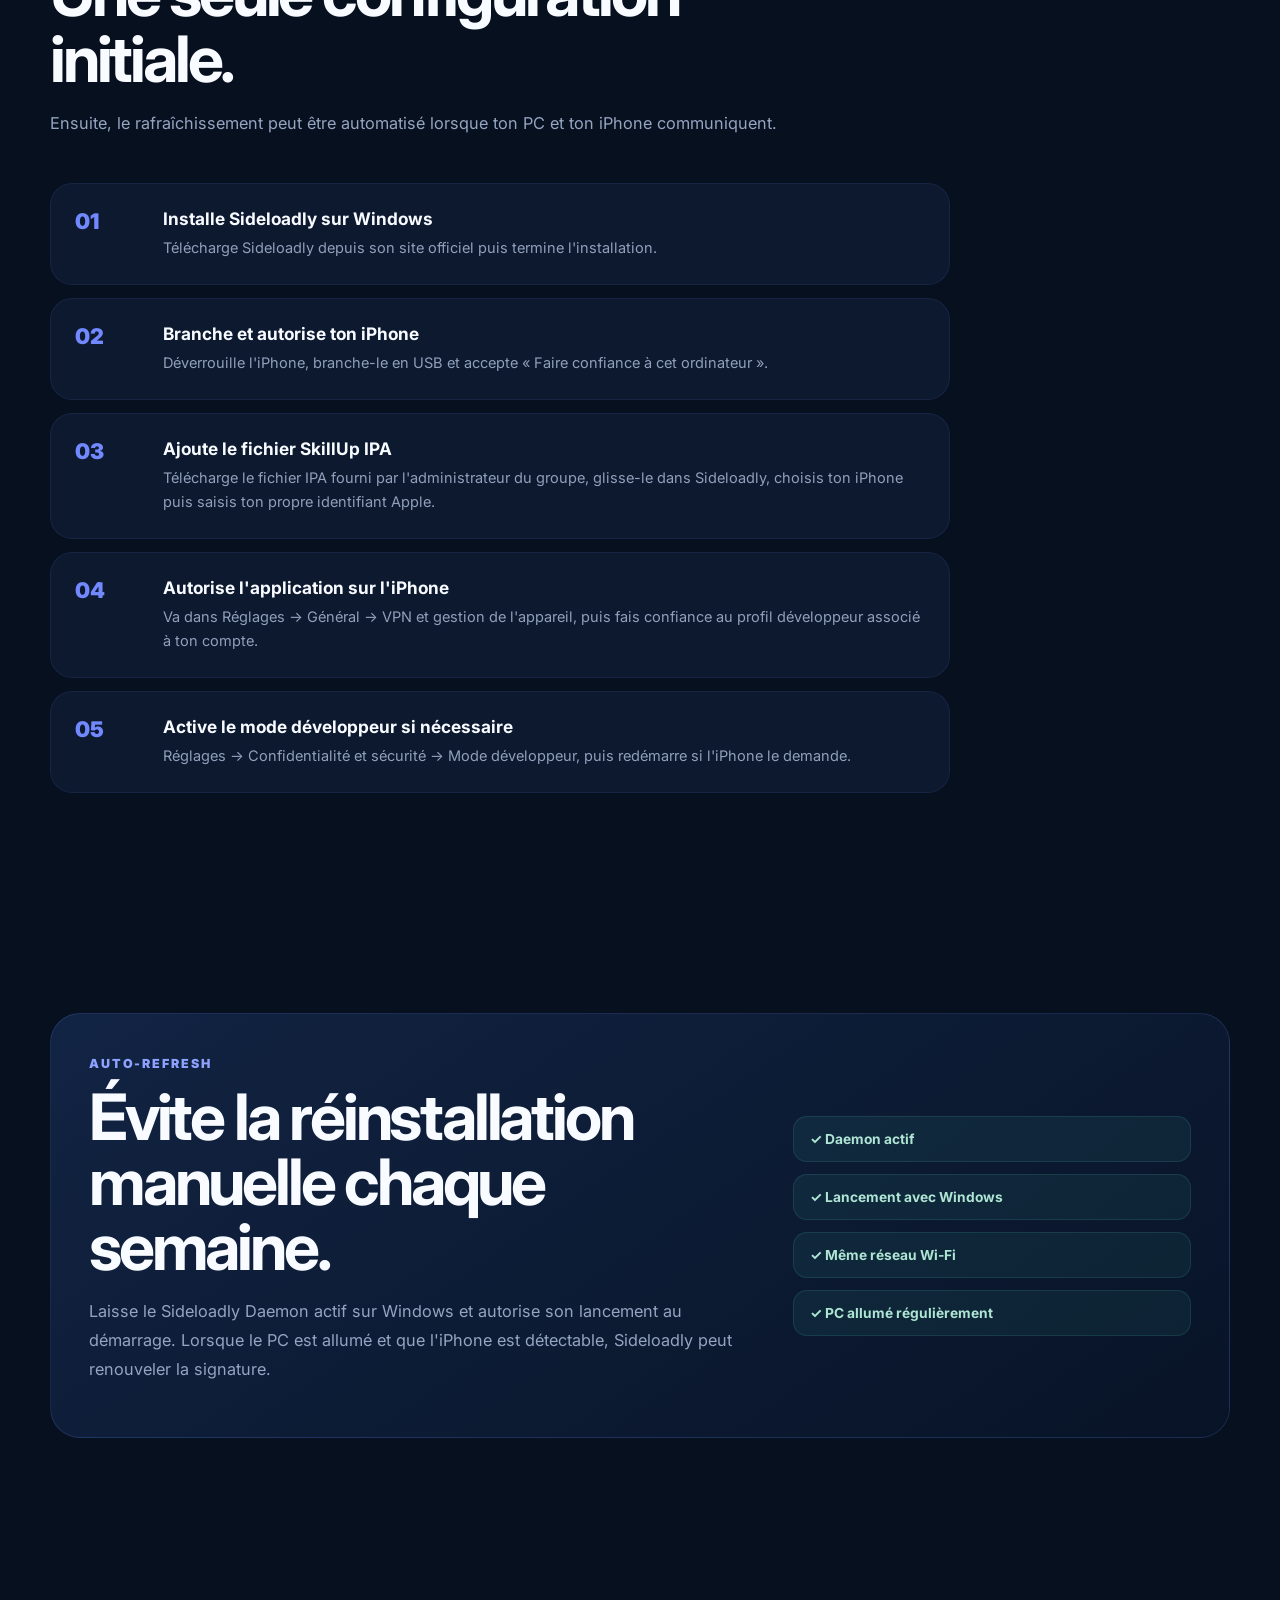
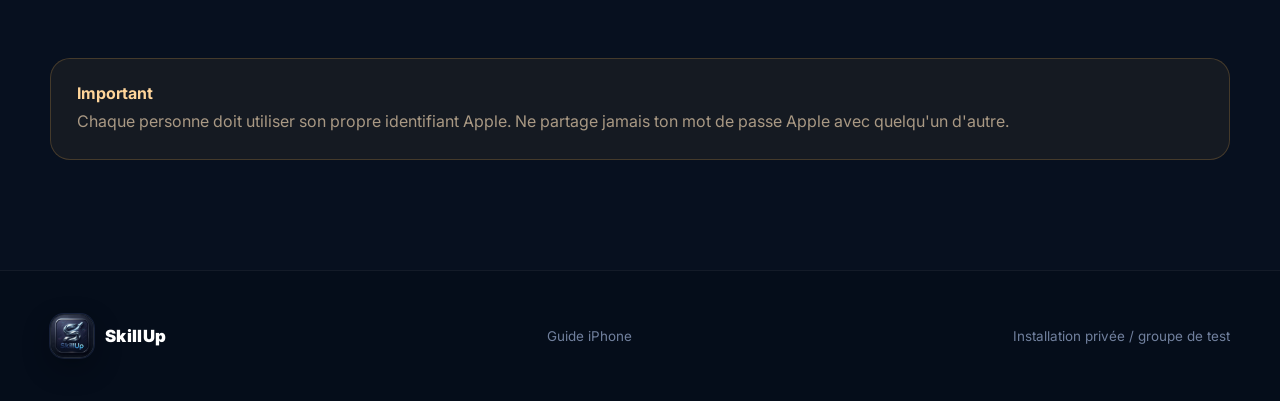
==== commit e56d8367: "Redesign SkillUp install website" ====
--- a/ios.html
+++ b/ios.html
@@ -9,6 +9,8 @@
   <link rel="preconnect" href="https://fonts.gstatic.com" crossorigin>
   <link href="https://fonts.googleapis.com/css2?family=Inter:wght@400;500;600;700;800;900&display=swap" rel="stylesheet">
   <link rel="stylesheet" href="style.css" />
+  <link rel="icon" type="image/png" href="assets/logo-skillup.png">
+  <link rel="apple-touch-icon" href="assets/logo-skillup.png">
 </head>
 <body>
   <div class="page-noise"></div>
@@ -80,6 +82,55 @@
       </div>
     </section>
 
+
+    <section class="section-shell prerequisites-section" id="prerequisites">
+      <div class="container">
+        <div class="prerequisites-card reveal">
+          <div class="prerequisites-copy">
+            <span class="eyebrow">AVANT DE COMMENCER</span>
+            <h2>Prépare ton PC Windows.</h2>
+            <p>
+              Sideloadly a besoin des versions web d’iTunes et d’iCloud sur Windows
+              pour communiquer correctement avec ton iPhone.
+            </p>
+          </div>
+
+          <div class="prerequisites-list">
+            <div class="requirement">
+              <span class="requirement-icon">✓</span>
+              <div>
+                <strong>iTunes — version web</strong>
+                <small>Évite la version Microsoft Store.</small>
+              </div>
+            </div>
+
+            <div class="requirement">
+              <span class="requirement-icon">✓</span>
+              <div>
+                <strong>iCloud — version web</strong>
+                <small>Évite également la version Microsoft Store.</small>
+              </div>
+            </div>
+
+            <div class="requirement">
+              <span class="requirement-icon">✓</span>
+              <div>
+                <strong>iPhone reconnu par Windows</strong>
+                <small>Branche-le en USB et accepte « Faire confiance ».</small>
+              </div>
+            </div>
+          </div>
+
+          <a class="button button-ghost prerequisites-link"
+             href="https://sideloadly.io/"
+             target="_blank"
+             rel="noopener noreferrer">
+            Ouvrir les téléchargements officiels Sideloadly
+          </a>
+        </div>
+      </div>
+    </section>
+
     <section class="section-shell" id="steps">
       <div class="container">
         <div class="section-heading reveal">
--- a/style.css
+++ b/style.css
@@ -290,3 +290,115 @@
 @media(prefers-reduced-motion:reduce){
   .main-nav,.menu-toggle span,.back-to-top{transition:none}
 }
+
+
+/* Prérequis Windows / Sideloadly */
+.prerequisites-section{
+  padding-top:30px;
+  padding-bottom:40px;
+}
+
+.prerequisites-card{
+  position:relative;
+  overflow:hidden;
+  padding:34px;
+  border-radius:28px;
+  background:
+    linear-gradient(145deg,rgba(18,36,69,.90),rgba(8,20,40,.92));
+  border:1px solid rgba(116,141,255,.16);
+  box-shadow:0 26px 65px rgba(0,0,0,.20);
+}
+
+.prerequisites-card::after{
+  content:"";
+  position:absolute;
+  width:320px;
+  height:320px;
+  right:-150px;
+  top:-170px;
+  border-radius:50%;
+  background:rgba(84,107,255,.13);
+  filter:blur(8px);
+}
+
+.prerequisites-copy{
+  max-width:700px;
+  position:relative;
+  z-index:2;
+}
+
+.prerequisites-copy h2{
+  margin:10px 0 12px;
+  font-size:clamp(2rem,4vw,3.4rem);
+  letter-spacing:-.045em;
+}
+
+.prerequisites-copy p{
+  color:#95a4c1;
+  line-height:1.7;
+  margin:0;
+}
+
+.prerequisites-list{
+  display:grid;
+  grid-template-columns:repeat(3,1fr);
+  gap:12px;
+  margin-top:25px;
+  position:relative;
+  z-index:2;
+}
+
+.requirement{
+  display:flex;
+  gap:12px;
+  align-items:center;
+  padding:17px;
+  border-radius:16px;
+  background:rgba(255,255,255,.035);
+  border:1px solid rgba(255,255,255,.07);
+}
+
+.requirement-icon{
+  flex:0 0 auto;
+  width:30px;
+  height:30px;
+  display:grid;
+  place-items:center;
+  border-radius:10px;
+  background:rgba(84,207,176,.10);
+  border:1px solid rgba(84,207,176,.16);
+  color:#aee5d4;
+  font-weight:900;
+}
+
+.requirement strong,
+.requirement small{
+  display:block;
+}
+
+.requirement strong{
+  font-size:.88rem;
+}
+
+.requirement small{
+  margin-top:4px;
+  color:#7989a8;
+  font-size:.72rem;
+  line-height:1.4;
+}
+
+.prerequisites-link{
+  margin-top:20px;
+  position:relative;
+  z-index:2;
+}
+
+@media(max-width:800px){
+  .prerequisites-list{
+    grid-template-columns:1fr;
+  }
+
+  .prerequisites-card{
+    padding:25px;
+  }
+}
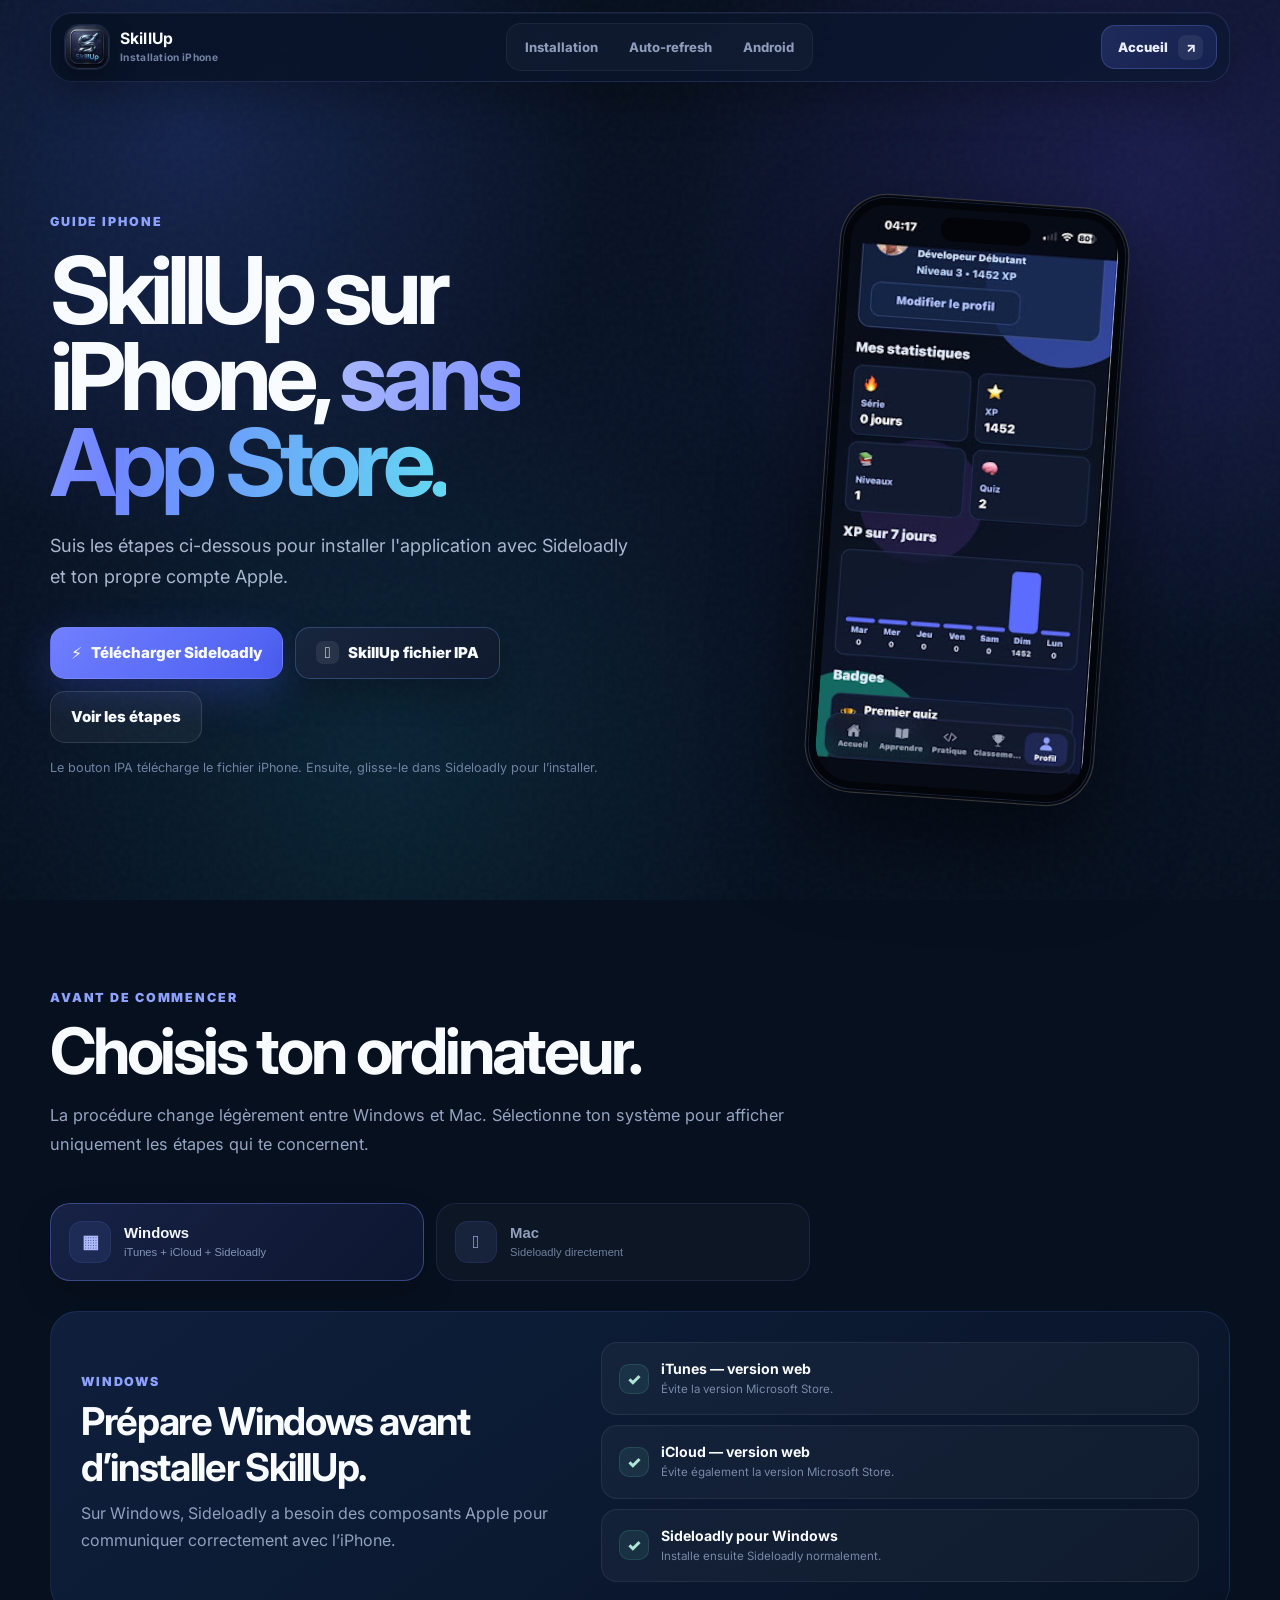
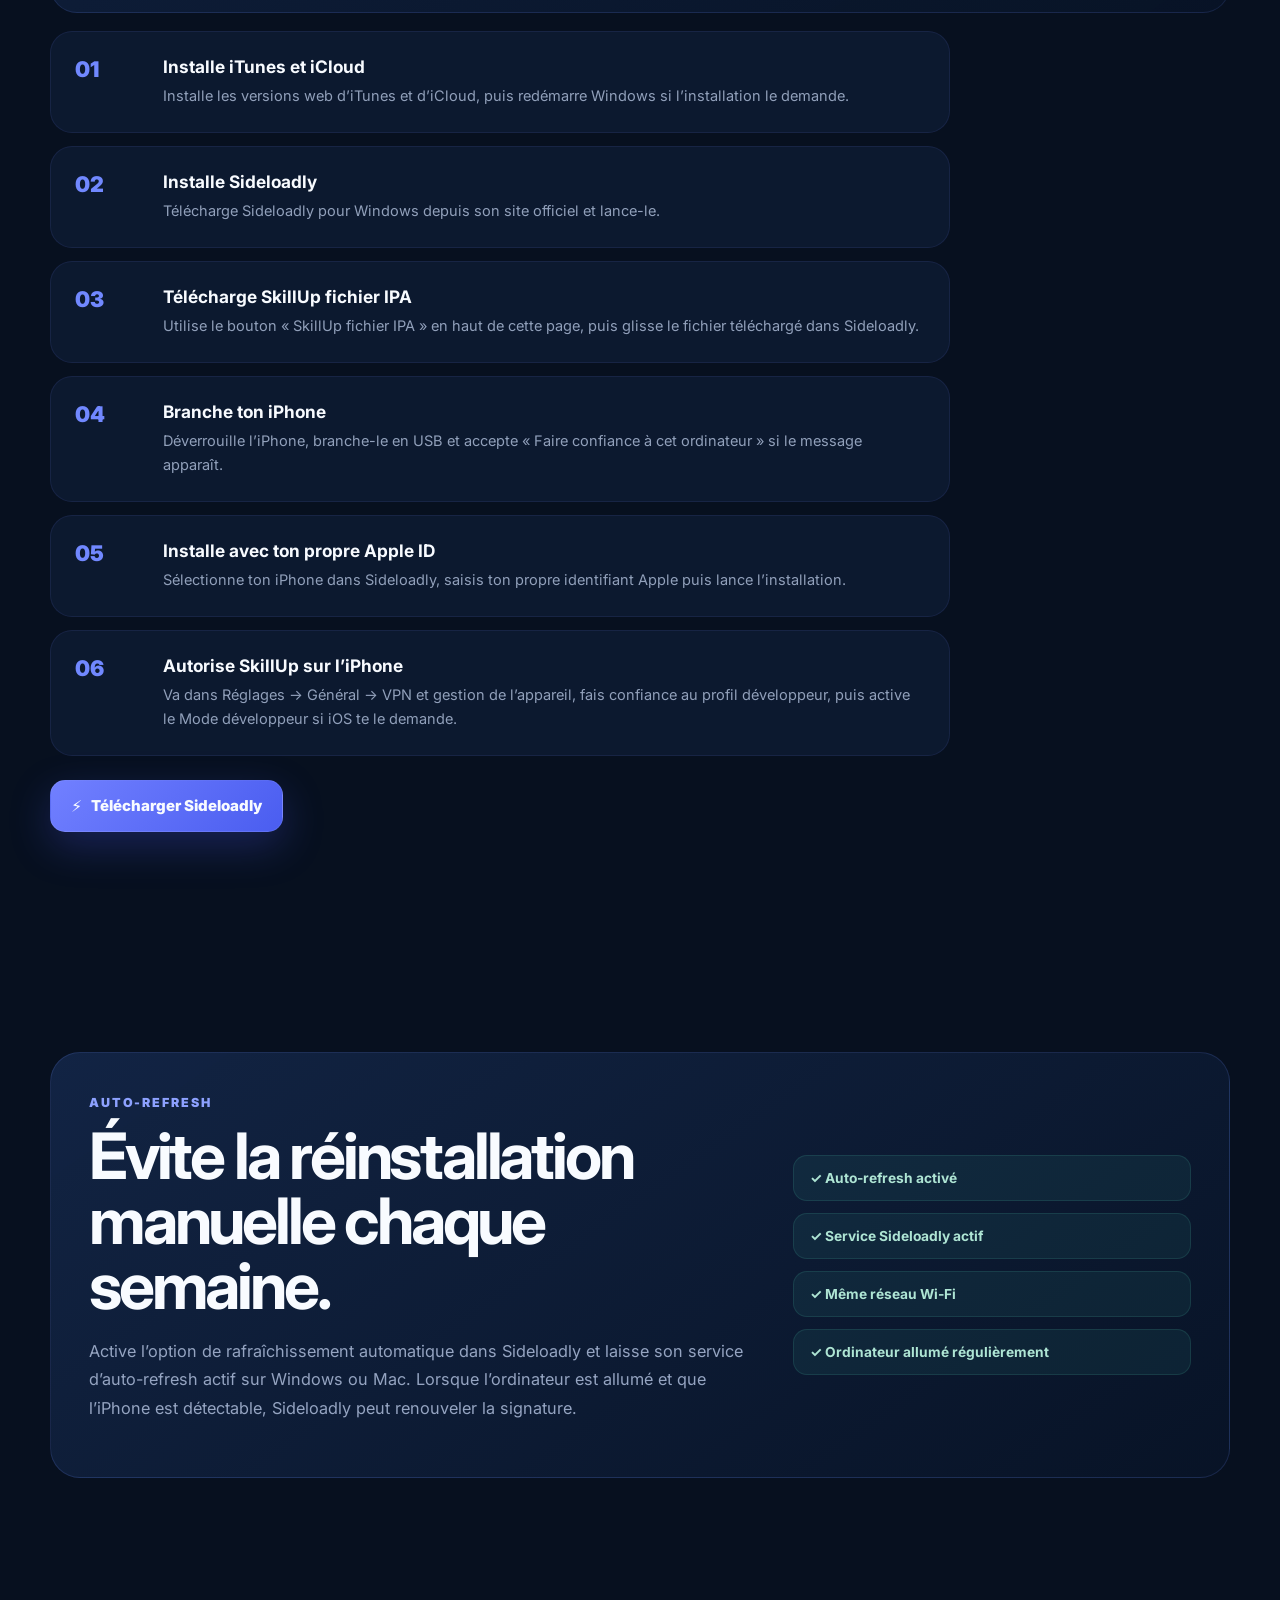
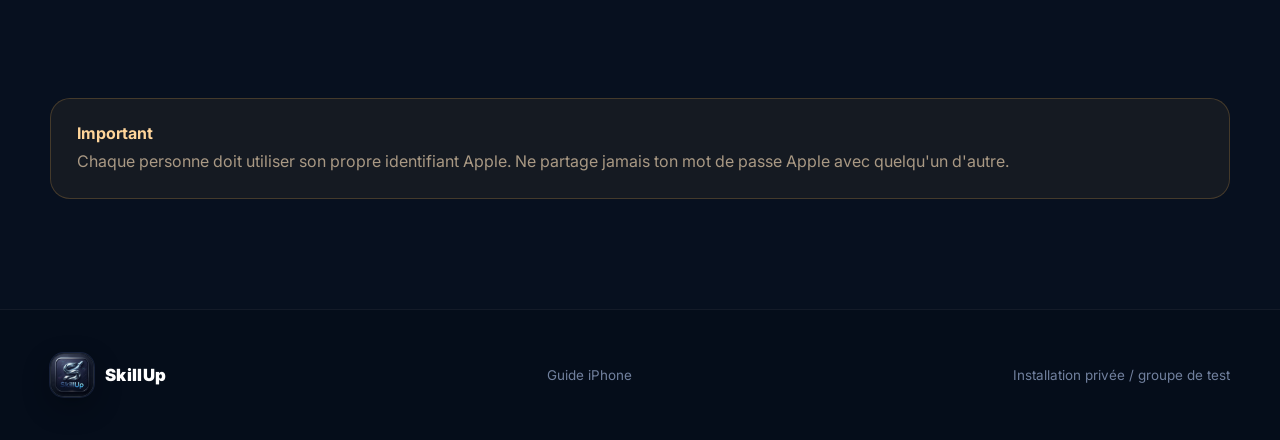
==== commit da5f9b11: "Redesign SkillUp install website" ====
--- a/ios.html
+++ b/ios.html
@@ -9,8 +9,6 @@
   <link rel="preconnect" href="https://fonts.gstatic.com" crossorigin>
   <link href="https://fonts.googleapis.com/css2?family=Inter:wght@400;500;600;700;800;900&display=swap" rel="stylesheet">
   <link rel="stylesheet" href="style.css" />
-  <link rel="icon" type="image/png" href="assets/logo-skillup.png">
-  <link rel="apple-touch-icon" href="assets/logo-skillup.png">
 </head>
 <body>
   <div class="page-noise"></div>
@@ -61,8 +59,8 @@
             </a>
 
             <a class="button button-ipa" href="files/SkillUp-unsigned.ipa" download>
-              <span class="button-icon"></span>
-              Télécharger l’IPA
+              <span class="button-icon apple-mark"></span>
+              SkillUp fichier IPA
             </a>
 
             <a class="button button-ghost" href="#steps">Voir les étapes</a>
@@ -83,108 +81,246 @@
     </section>
 
 
-    <section class="section-shell prerequisites-section" id="prerequisites">
+
+    <section class="section-shell platform-guide-section" id="prerequisites">
       <div class="container">
-        <div class="prerequisites-card reveal">
-          <div class="prerequisites-copy">
-            <span class="eyebrow">AVANT DE COMMENCER</span>
-            <h2>Prépare ton PC Windows.</h2>
-            <p>
-              Sideloadly a besoin des versions web d’iTunes et d’iCloud sur Windows
-              pour communiquer correctement avec ton iPhone.
-            </p>
-          </div>
-
-          <div class="prerequisites-list">
-            <div class="requirement">
-              <span class="requirement-icon">✓</span>
-              <div>
-                <strong>iTunes — version web</strong>
-                <small>Évite la version Microsoft Store.</small>
-              </div>
+        <div class="section-heading reveal">
+          <span class="eyebrow">AVANT DE COMMENCER</span>
+          <h2>Choisis ton ordinateur.</h2>
+          <p>
+            La procédure change légèrement entre Windows et Mac.
+            Sélectionne ton système pour afficher uniquement les étapes qui te concernent.
+          </p>
+        </div>
+
+        <div class="platform-switch reveal" role="tablist" aria-label="Choisir le système">
+          <button class="platform-tab active" type="button" data-platform-tab="windows" role="tab" aria-selected="true">
+            <span class="platform-tab-icon">▦</span>
+            <span>
+              <strong>Windows</strong>
+              <small>iTunes + iCloud + Sideloadly</small>
+            </span>
+          </button>
+
+          <button class="platform-tab" type="button" data-platform-tab="mac" role="tab" aria-selected="false">
+            <span class="platform-tab-icon apple-mark"></span>
+            <span>
+              <strong>Mac</strong>
+              <small>Sideloadly directement</small>
+            </span>
+          </button>
+        </div>
+
+        <div class="platform-panel active" data-platform-panel="windows">
+          <div class="platform-summary reveal">
+            <div>
+              <span class="eyebrow">WINDOWS</span>
+              <h3>Prépare Windows avant d’installer SkillUp.</h3>
+              <p>
+                Sur Windows, Sideloadly a besoin des composants Apple pour communiquer
+                correctement avec l’iPhone.
+              </p>
             </div>
 
-            <div class="requirement">
-              <span class="requirement-icon">✓</span>
-              <div>
-                <strong>iCloud — version web</strong>
-                <small>Évite également la version Microsoft Store.</small>
+            <div class="platform-requirements">
+              <div class="requirement">
+                <span class="requirement-icon">✓</span>
+                <div>
+                  <strong>iTunes — version web</strong>
+                  <small>Évite la version Microsoft Store.</small>
+                </div>
+              </div>
+
+              <div class="requirement">
+                <span class="requirement-icon">✓</span>
+                <div>
+                  <strong>iCloud — version web</strong>
+                  <small>Évite également la version Microsoft Store.</small>
+                </div>
+              </div>
+
+              <div class="requirement">
+                <span class="requirement-icon">✓</span>
+                <div>
+                  <strong>Sideloadly pour Windows</strong>
+                  <small>Installe ensuite Sideloadly normalement.</small>
+                </div>
               </div>
             </div>
-
-            <div class="requirement">
-              <span class="requirement-icon">✓</span>
-              <div>
-                <strong>iPhone reconnu par Windows</strong>
-                <small>Branche-le en USB et accepte « Faire confiance ».</small>
-              </div>
+          </div>
+
+          <div class="steps-list platform-steps" id="steps">
+            <article class="install-step reveal">
+              <span class="install-number">01</span>
+              <div>
+                <h3>Installe iTunes et iCloud</h3>
+                <p>
+                  Installe les versions web d’iTunes et d’iCloud, puis redémarre Windows
+                  si l’installation le demande.
+                </p>
+              </div>
+            </article>
+
+            <article class="install-step reveal">
+              <span class="install-number">02</span>
+              <div>
+                <h3>Installe Sideloadly</h3>
+                <p>Télécharge Sideloadly pour Windows depuis son site officiel et lance-le.</p>
+              </div>
+            </article>
+
+            <article class="install-step reveal">
+              <span class="install-number">03</span>
+              <div>
+                <h3>Télécharge SkillUp fichier IPA</h3>
+                <p>
+                  Utilise le bouton « SkillUp fichier IPA » en haut de cette page,
+                  puis glisse le fichier téléchargé dans Sideloadly.
+                </p>
+              </div>
+            </article>
+
+            <article class="install-step reveal">
+              <span class="install-number">04</span>
+              <div>
+                <h3>Branche ton iPhone</h3>
+                <p>
+                  Déverrouille l’iPhone, branche-le en USB et accepte
+                  « Faire confiance à cet ordinateur » si le message apparaît.
+                </p>
+              </div>
+            </article>
+
+            <article class="install-step reveal">
+              <span class="install-number">05</span>
+              <div>
+                <h3>Installe avec ton propre Apple ID</h3>
+                <p>
+                  Sélectionne ton iPhone dans Sideloadly, saisis ton propre identifiant Apple
+                  puis lance l’installation.
+                </p>
+              </div>
+            </article>
+
+            <article class="install-step reveal">
+              <span class="install-number">06</span>
+              <div>
+                <h3>Autorise SkillUp sur l’iPhone</h3>
+                <p>
+                  Va dans Réglages → Général → VPN et gestion de l’appareil,
+                  fais confiance au profil développeur, puis active le Mode développeur
+                  si iOS te le demande.
+                </p>
+              </div>
+            </article>
+          </div>
+        </div>
+
+        <div class="platform-panel" data-platform-panel="mac">
+          <div class="platform-summary reveal">
+            <div>
+              <span class="eyebrow">MAC</span>
+              <h3>Sur Mac, la préparation est plus simple.</h3>
+              <p>
+                Sideloadly est disponible directement sur macOS. Tu n’as pas besoin
+                d’installer séparément iTunes et iCloud comme sur Windows.
+              </p>
             </div>
-          </div>
-
-          <a class="button button-ghost prerequisites-link"
+
+            <div class="platform-requirements">
+              <div class="requirement">
+                <span class="requirement-icon apple-mark"></span>
+                <div>
+                  <strong>Mac compatible</strong>
+                  <small>Sideloadly prend en charge macOS 10.12 ou version ultérieure.</small>
+                </div>
+              </div>
+
+              <div class="requirement">
+                <span class="requirement-icon">✓</span>
+                <div>
+                  <strong>Sideloadly pour macOS</strong>
+                  <small>Télécharge simplement la version Mac.</small>
+                </div>
+              </div>
+
+              <div class="requirement">
+                <span class="requirement-icon">✓</span>
+                <div>
+                  <strong>Ton propre Apple ID</strong>
+                  <small>Un compte Apple gratuit peut être utilisé.</small>
+                </div>
+              </div>
+            </div>
+          </div>
+
+          <div class="steps-list platform-steps">
+            <article class="install-step reveal">
+              <span class="install-number">01</span>
+              <div>
+                <h3>Installe Sideloadly sur ton Mac</h3>
+                <p>
+                  Télécharge la version macOS de Sideloadly depuis son site officiel,
+                  puis ouvre l’application.
+                </p>
+              </div>
+            </article>
+
+            <article class="install-step reveal">
+              <span class="install-number">02</span>
+              <div>
+                <h3>Télécharge SkillUp fichier IPA</h3>
+                <p>
+                  Clique sur le bouton « SkillUp fichier IPA » en haut de la page,
+                  puis glisse le fichier IPA directement dans Sideloadly.
+                </p>
+              </div>
+            </article>
+
+            <article class="install-step reveal">
+              <span class="install-number">03</span>
+              <div>
+                <h3>Branche ton iPhone au Mac</h3>
+                <p>
+                  Déverrouille l’iPhone, connecte-le en USB et accepte
+                  « Faire confiance » si iOS ou macOS te le demande.
+                </p>
+              </div>
+            </article>
+
+            <article class="install-step reveal">
+              <span class="install-number">04</span>
+              <div>
+                <h3>Choisis ton iPhone et ton Apple ID</h3>
+                <p>
+                  Dans Sideloadly, sélectionne l’iPhone, utilise ton propre identifiant Apple
+                  puis lance l’installation de SkillUp.
+                </p>
+              </div>
+            </article>
+
+            <article class="install-step reveal">
+              <span class="install-number">05</span>
+              <div>
+                <h3>Autorise SkillUp sur l’iPhone</h3>
+                <p>
+                  Dans Réglages → Général → VPN et gestion de l’appareil,
+                  fais confiance à ton profil développeur. Active aussi le Mode développeur
+                  si l’iPhone te le demande.
+                </p>
+              </div>
+            </article>
+          </div>
+        </div>
+
+        <div class="platform-download reveal">
+          <a class="button button-primary"
              href="https://sideloadly.io/"
              target="_blank"
              rel="noopener noreferrer">
-            Ouvrir les téléchargements officiels Sideloadly
+            <span class="button-icon">⚡</span>
+            Télécharger Sideloadly
           </a>
-        </div>
-      </div>
-    </section>
-
-    <section class="section-shell" id="steps">
-      <div class="container">
-        <div class="section-heading reveal">
-          <span class="eyebrow">INSTALLATION</span>
-          <h2>Une seule configuration initiale.</h2>
-          <p>Ensuite, le rafraîchissement peut être automatisé lorsque ton PC et ton iPhone communiquent.</p>
-        </div>
-
-        <div class="steps-list">
-          <article class="install-step reveal">
-            <span class="install-number">01</span>
-            <div>
-              <h3>Installe Sideloadly sur Windows</h3>
-              <p>Télécharge Sideloadly depuis son site officiel puis termine l'installation.</p>
-            </div>
-          </article>
-
-          <article class="install-step reveal">
-            <span class="install-number">02</span>
-            <div>
-              <h3>Branche et autorise ton iPhone</h3>
-              <p>Déverrouille l'iPhone, branche-le en USB et accepte « Faire confiance à cet ordinateur ».</p>
-            </div>
-          </article>
-
-          <article class="install-step reveal">
-            <span class="install-number">03</span>
-            <div>
-              <h3>Ajoute le fichier SkillUp IPA</h3>
-              <p>
-                Télécharge le fichier IPA fourni par l'administrateur du groupe,
-                glisse-le dans Sideloadly, choisis ton iPhone puis saisis ton propre identifiant Apple.
-              </p>
-            </div>
-          </article>
-
-          <article class="install-step reveal">
-            <span class="install-number">04</span>
-            <div>
-              <h3>Autorise l'application sur l'iPhone</h3>
-              <p>
-                Va dans Réglages → Général → VPN et gestion de l'appareil, puis fais confiance
-                au profil développeur associé à ton compte.
-              </p>
-            </div>
-          </article>
-
-          <article class="install-step reveal">
-            <span class="install-number">05</span>
-            <div>
-              <h3>Active le mode développeur si nécessaire</h3>
-              <p>Réglages → Confidentialité et sécurité → Mode développeur, puis redémarre si l'iPhone le demande.</p>
-            </div>
-          </article>
         </div>
       </div>
     </section>
@@ -196,15 +332,16 @@
             <span class="eyebrow">AUTO-REFRESH</span>
             <h2>Évite la réinstallation manuelle chaque semaine.</h2>
             <p>
-              Laisse le Sideloadly Daemon actif sur Windows et autorise son lancement au démarrage.
-              Lorsque le PC est allumé et que l'iPhone est détectable, Sideloadly peut renouveler la signature.
+              Active l’option de rafraîchissement automatique dans Sideloadly et laisse son service
+              d’auto-refresh actif sur Windows ou Mac. Lorsque l’ordinateur est allumé et que l’iPhone
+              est détectable, Sideloadly peut renouveler la signature.
             </p>
           </div>
           <div class="refresh-checks">
-            <span>✓ Daemon actif</span>
-            <span>✓ Lancement avec Windows</span>
+            <span>✓ Auto-refresh activé</span>
+            <span>✓ Service Sideloadly actif</span>
             <span>✓ Même réseau Wi‑Fi</span>
-            <span>✓ PC allumé régulièrement</span>
+            <span>✓ Ordinateur allumé régulièrement</span>
           </div>
         </div>
       </div>
--- a/style.css
+++ b/style.css
@@ -402,3 +402,164 @@
     padding:25px;
   }
 }
+
+
+/* =========================
+   GUIDE WINDOWS / MAC
+   ========================= */
+.apple-mark{
+  font-family:-apple-system,BlinkMacSystemFont,"SF Pro Display","Helvetica Neue",Arial,sans-serif;
+  font-weight:800;
+}
+
+.button-ipa .apple-mark{
+  display:inline-grid;
+  place-items:center;
+  width:23px;
+  height:23px;
+  margin-right:9px;
+  border-radius:7px;
+  background:rgba(255,255,255,.08);
+  font-size:1rem;
+}
+
+.platform-guide-section{
+  padding-top:36px;
+}
+
+.platform-switch{
+  display:grid;
+  grid-template-columns:repeat(2,minmax(0,1fr));
+  gap:12px;
+  max-width:760px;
+  margin-bottom:30px;
+}
+
+.platform-tab{
+  appearance:none;
+  border:1px solid rgba(120,144,255,.12);
+  border-radius:20px;
+  background:rgba(255,255,255,.028);
+  color:#91a0bd;
+  padding:17px 18px;
+  display:flex;
+  align-items:center;
+  gap:13px;
+  text-align:left;
+  cursor:pointer;
+  transition:transform .22s ease,border-color .22s ease,background .22s ease,color .22s ease;
+}
+
+.platform-tab:hover{
+  transform:translateY(-2px);
+  border-color:rgba(120,144,255,.26);
+}
+
+.platform-tab.active{
+  color:#f4f7ff;
+  background:linear-gradient(135deg,rgba(103,123,255,.17),rgba(70,91,232,.09));
+  border-color:rgba(124,145,255,.36);
+  box-shadow:0 14px 34px rgba(0,0,0,.16);
+}
+
+.platform-tab-icon{
+  flex:0 0 auto;
+  width:42px;
+  height:42px;
+  display:grid;
+  place-items:center;
+  border-radius:13px;
+  background:rgba(113,135,255,.10);
+  border:1px solid rgba(113,135,255,.12);
+  color:#aebaff;
+  font-size:1.15rem;
+  font-weight:900;
+}
+
+.platform-tab strong,
+.platform-tab small{
+  display:block;
+}
+
+.platform-tab strong{
+  font-size:.93rem;
+}
+
+.platform-tab small{
+  margin-top:4px;
+  color:#6f809f;
+  font-size:.7rem;
+  line-height:1.35;
+}
+
+.platform-tab.active small{
+  color:#8495b7;
+}
+
+.platform-panel{
+  display:none;
+}
+
+.platform-panel.active{
+  display:block;
+  animation:platformFade .32s ease both;
+}
+
+.platform-summary{
+  display:grid;
+  grid-template-columns:.9fr 1.1fr;
+  gap:30px;
+  align-items:center;
+  padding:30px;
+  margin-bottom:18px;
+  border-radius:27px;
+  background:linear-gradient(145deg,rgba(18,36,69,.78),rgba(8,20,40,.82));
+  border:1px solid rgba(116,141,255,.14);
+}
+
+.platform-summary h3{
+  margin:8px 0 10px;
+  font-size:clamp(1.6rem,3vw,2.4rem);
+  letter-spacing:-.035em;
+}
+
+.platform-summary p{
+  margin:0;
+  color:#91a0bd;
+  line-height:1.7;
+}
+
+.platform-requirements{
+  display:grid;
+  gap:10px;
+}
+
+.platform-steps{
+  margin-top:16px;
+}
+
+.platform-download{
+  margin-top:24px;
+}
+
+@keyframes platformFade{
+  from{opacity:0;transform:translateY(8px)}
+  to{opacity:1;transform:none}
+}
+
+@media(max-width:820px){
+  .platform-summary{
+    grid-template-columns:1fr;
+    padding:24px;
+  }
+}
+
+@media(max-width:620px){
+  .platform-switch{
+    grid-template-columns:1fr;
+  }
+
+  .platform-tab{
+    border-radius:17px;
+  }
+}
